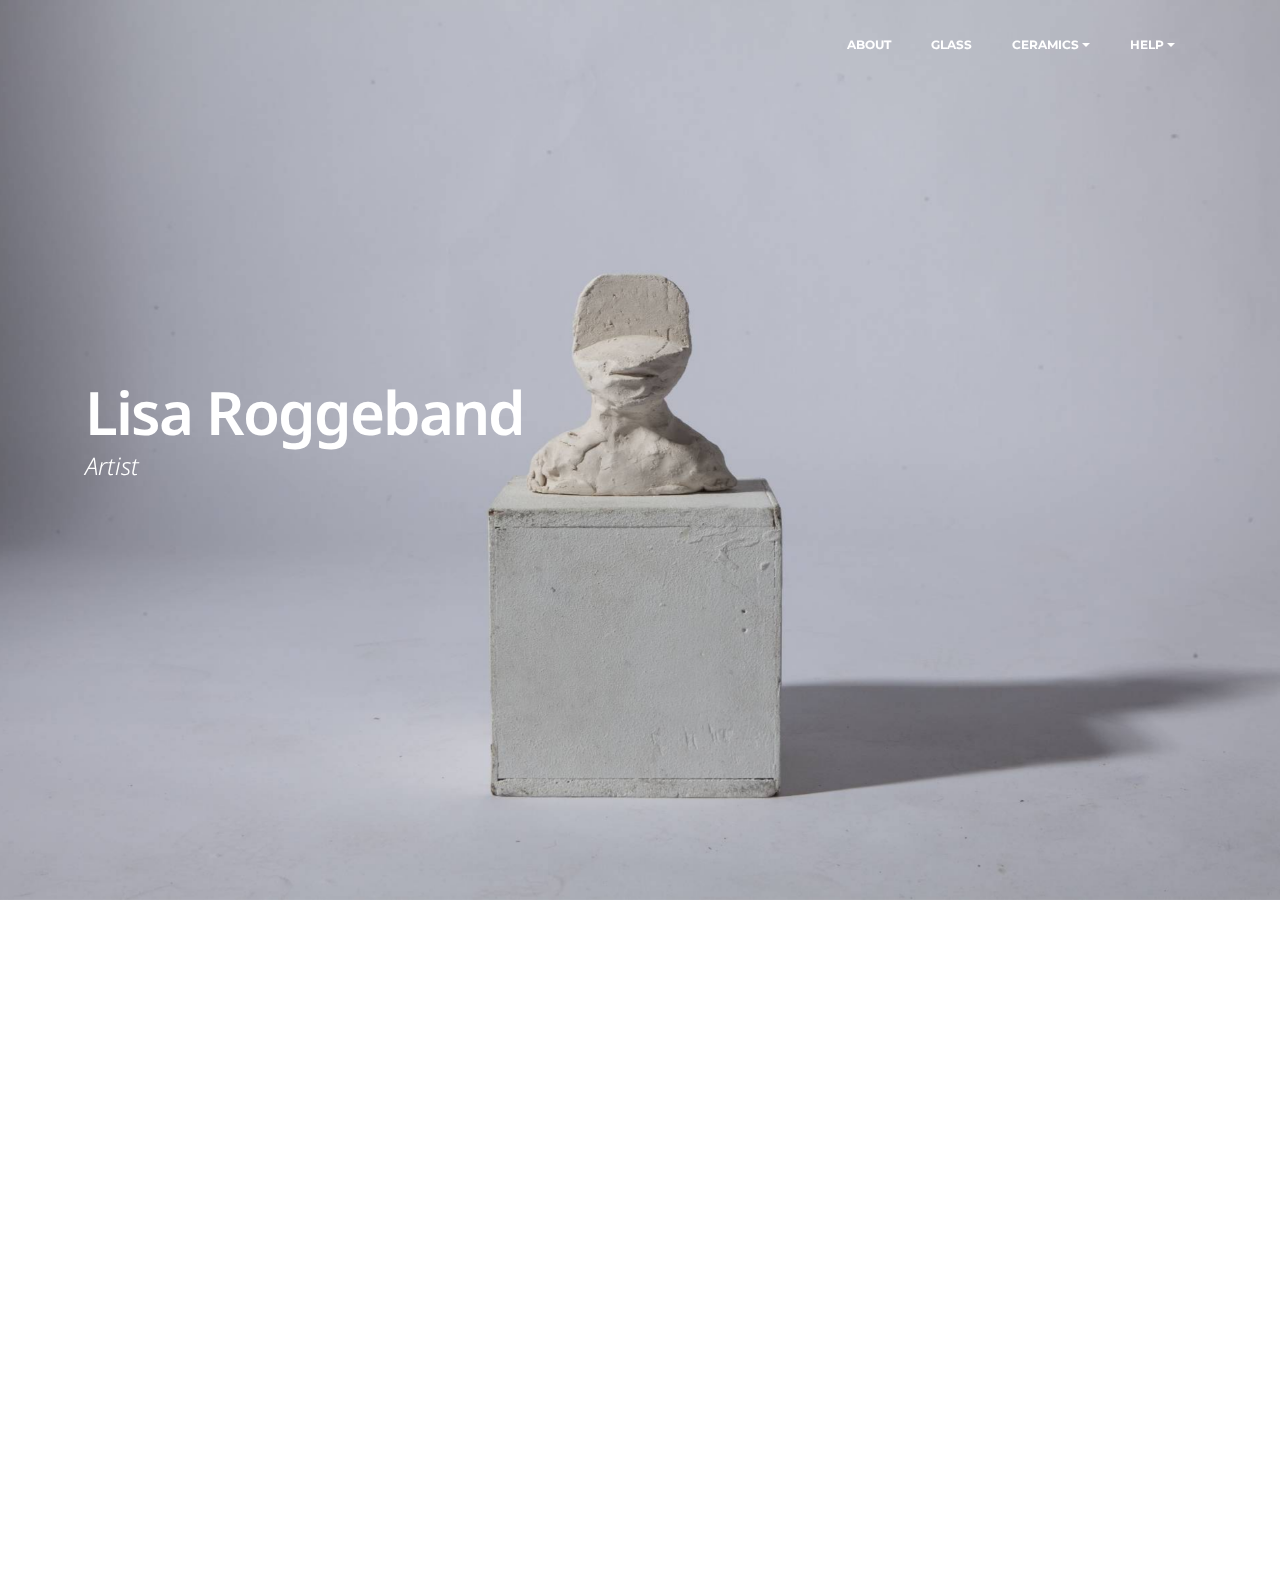
==== index.html @ 4076b4d7 "create github pages" ====
<!DOCTYPE html>
<html>
<head>
  <!-- Site made with Mobirise Website Builder v3.12.1, https://mobirise.com -->
  <meta charset="UTF-8">
  <meta http-equiv="X-UA-Compatible" content="IE=edge">
  <meta name="generator" content="Mobirise v3.12.1, mobirise.com">
  <meta name="viewport" content="width=device-width, initial-scale=1">
  <link rel="shortcut icon" href="assets/images/logo.png" type="image/x-icon">
  <meta name="description" content="">
  
  <link rel="stylesheet" href="https://fonts.googleapis.com/css?family=Lora:400,700,400italic,700italic&amp;subset=latin">
  <link rel="stylesheet" href="https://fonts.googleapis.com/css?family=Montserrat:400,700">
  <link rel="stylesheet" href="https://fonts.googleapis.com/css?family=Raleway:100,100i,200,200i,300,300i,400,400i,500,500i,600,600i,700,700i,800,800i,900,900i">
  <link rel="stylesheet" href="assets/bootstrap-material-design-font/css/material.css">
  <link rel="stylesheet" href="assets/tether/tether.min.css">
  <link rel="stylesheet" href="assets/bootstrap/css/bootstrap.min.css">
  <link rel="stylesheet" href="assets/dropdown/css/style.css">
  <link rel="stylesheet" href="assets/animate.css/animate.min.css">
  <link rel="stylesheet" href="assets/theme/css/style.css">
  <link rel="stylesheet" href="assets/mobirise/css/mbr-additional.css" type="text/css">
  
  
  
</head>
<body>
<section id="menu-1">

    <nav class="navbar navbar-dropdown bg-color transparent navbar-fixed-top">
        <div class="container">

            <div class="mbr-table">
                
                <div class="mbr-table-cell">

                    <button class="navbar-toggler pull-xs-right hidden-md-up" type="button" data-toggle="collapse" data-target="#exCollapsingNavbar">
                        <div class="hamburger-icon"></div>
                    </button>

                    <ul class="nav-dropdown collapse pull-xs-right nav navbar-nav navbar-toggleable-sm" id="exCollapsingNavbar"><li class="nav-item"><a class="nav-link link" href="https://mobirise.com/">ABOUT</a></li><li class="nav-item"><a class="nav-link link" href="page1.html" aria-expanded="false">GLASS</a></li><li class="nav-item dropdown open"><a class="nav-link link dropdown-toggle" data-toggle="dropdown-submenu" href="page1.html" aria-expanded="true">CERAMICS</a><div class="dropdown-menu"><a class="dropdown-item" href="https://mobirise.com/">Mobile friendly</a><a class="dropdown-item" href="https://mobirise.com/">Based on Bootstrap</a><div class="dropdown"><a class="dropdown-item dropdown-toggle" data-toggle="dropdown-submenu" href="https://mobirise.com/">Trendy blocks</a><div class="dropdown-menu dropdown-submenu"><a class="dropdown-item" href="https://mobirise.com/">Image/content slider</a><a class="dropdown-item" href="https://mobirise.com/">Contact forms</a><a class="dropdown-item" href="https://mobirise.com/">Image gallery</a><a class="dropdown-item" href="https://mobirise.com/">Mobile menu</a><a class="dropdown-item" href="https://mobirise.com/">Google maps</a><a class="dropdown-item" href="https://mobirise.com/">Social buttons</a><a class="dropdown-item" href="https://mobirise.com/">Google fonts</a><a class="dropdown-item" href="https://mobirise.com/">Video background</a></div></div><a class="dropdown-item" href="https://mobirise.com/">Host anywhere</a></div></li><li class="nav-item dropdown"><a class="nav-link link dropdown-toggle" data-toggle="dropdown-submenu" href="https://mobirise.com/" aria-expanded="false">HELP</a><div class="dropdown-menu"><a class="dropdown-item" href="http://forums.mobirise.com/">Forum</a><a class="dropdown-item" href="https://mobirise.com/">Tutorials</a><a class="dropdown-item" href="https://mobirise.com/">Contact us</a></div></li></ul>
                    <button hidden="" class="navbar-toggler navbar-close" type="button" data-toggle="collapse" data-target="#exCollapsingNavbar">
                        <div class="close-icon"></div>
                    </button>

                </div>
            </div>

        </div>
    </nav>

</section>

<section class="engine"><a rel="external" href="https://mobirise.com">Mobirise Website Maker</a></section><section class="mbr-section mbr-section-hero mbr-section-full mbr-parallax-background mbr-after-navbar" id="header5-0" style="background-image: url(assets/images/-mg-2000x1333.jpg);">

    

    <div class="mbr-table-cell">

        <div class="container">
            <div class="row">
                <div class="mbr-section col-md-10">

                    <h1 class="mbr-section-title display-1">Lisa Roggeband</h1>
                    <p class="mbr-section-lead lead">Artist</p>
                    
                </div>
            </div>
        </div>
    </div>

    

</section>

<section class="mbr-section" id="form1-2" style="background-color: rgb(255, 255, 255); padding-top: 120px; padding-bottom: 120px;">
    
    <div class="mbr-section mbr-section__container mbr-section__container--middle">
        <div class="container">
            <div class="row">
                <div class="col-xs-12 text-xs-center">
                    <h3 class="mbr-section-title display-2">CONTACT FORM</h3>
                    <small class="mbr-section-subtitle"></small>
                </div>
            </div>
        </div>
    </div>
    <div class="mbr-section mbr-section-nopadding">
        <div class="container">
            <div class="row">
                <div class="col-xs-12 col-lg-10 col-lg-offset-1" data-form-type="formoid">


                    <div data-form-alert="true">
                        <div hidden="" data-form-alert-success="true" class="alert alert-form alert-success text-xs-center">Thanks for filling out form!</div>
                    </div>


                    <form action="https://mobirise.com/" method="post" data-form-title="CONTACT FORM">

                        <input type="hidden" value="Q7Ok2YaG3tgb+knnED/TprmAVhBjdTgXTNSuRjLuYDxQlwJUptyJ3YwMVCpXIdDSqvfcRNDZA4pIPNgdfC6xTwxVpoyihBGy5jyp6KBioMgG3H+4mDpmXcJ1b2Y6jTYJ" data-form-email="true">

                        <div class="row row-sm-offset">

                            <div class="col-xs-12 col-md-4">
                                <div class="form-group">
                                    <label class="form-control-label" for="form1-2-name">Name<span class="form-asterisk">*</span></label>
                                    <input type="text" class="form-control" name="name" required="" data-form-field="Name" id="form1-2-name">
                                </div>
                            </div>

                            <div class="col-xs-12 col-md-4">
                                <div class="form-group">
                                    <label class="form-control-label" for="form1-2-email">Email<span class="form-asterisk">*</span></label>
                                    <input type="email" class="form-control" name="email" required="" data-form-field="Email" id="form1-2-email">
                                </div>
                            </div>

                            <div class="col-xs-12 col-md-4">
                                <div class="form-group">
                                    <label class="form-control-label" for="form1-2-phone">Phone</label>
                                    <input type="tel" class="form-control" name="phone" data-form-field="Phone" id="form1-2-phone">
                                </div>
                            </div>

                        </div>

                        <div class="form-group">
                            <label class="form-control-label" for="form1-2-message">Message</label>
                            <textarea class="form-control" name="message" rows="7" data-form-field="Message" id="form1-2-message"></textarea>
                        </div>

                        <div><button type="submit" class="btn btn-black">CONTACT US</button></div>

                    </form>
                </div>
            </div>
        </div>
    </div>
</section>


  <script src="assets/web/assets/jquery/jquery.min.js"></script>
  <script src="assets/tether/tether.min.js"></script>
  <script src="assets/bootstrap/js/bootstrap.min.js"></script>
  <script src="assets/smooth-scroll/smooth-scroll.js"></script>
  <script src="assets/dropdown/js/script.min.js"></script>
  <script src="assets/touch-swipe/jquery.touch-swipe.min.js"></script>
  <script src="assets/viewport-checker/jquery.viewportchecker.js"></script>
  <script src="assets/jarallax/jarallax.js"></script>
  <script src="assets/theme/js/script.js"></script>
  <script src="assets/formoid/formoid.min.js"></script>
  
  
  <input name="animation" type="hidden">
  </body>
</html>
---- assets/bootstrap-material-design-font/css/material.css ----
@font-face {
  font-family: 'Material-Design-Icons';
  src: url('../fonts/Material-Design-Icons.eot?3ocs8m');
  src: url('../fonts/Material-Design-Icons.eot?#iefix3ocs8m') format('embedded-opentype'), url('../fonts/Material-Design-Icons.woff?3ocs8m') format('woff'), url('../fonts/Material-Design-Icons.ttf?3ocs8m') format('truetype'), url('../fonts/Material-Design-Icons.svg?3ocs8m#Material-Design-Icons') format('svg');
  font-weight: normal;
  font-style: normal;
}
[class^="mdi-"],
[class*="mdi-"] {
  speak: none;
  display: inline-block;
  font-style: normal;
  font-variant:normal;
  font-weight:normal;
  /*font-size:24px;*/
  line-height:1;
  font-family:'Material-Design-Icons' !important;
  text-rendering: auto;
  
  -webkit-font-smoothing: antialiased;
  -moz-osx-font-smoothing: grayscale;
  -webkit-transform: translate(0, 0);
      -ms-transform: translate(0, 0);
          transform: translate(0, 0);
}
[class^="mdi-"]:before,
[class*="mdi-"]:before {
  display: inline-block;
  speak: none;
  text-decoration: inherit;
}
[class^="mdi-"].pull-left,
[class*="mdi-"].pull-left {
  margin-right: .3em;
}
[class^="mdi-"].pull-right,
[class*="mdi-"].pull-right {
  margin-left: .3em;
}
[class^="mdi-"].mdi-lg:before,
[class*="mdi-"].mdi-lg:before,
[class^="mdi-"].mdi-lg:after,
[class*="mdi-"].mdi-lg:after {
  font-size: 1.33333333em;
  line-height: 0.75em;
  vertical-align: -15%;
}
[class^="mdi-"].mdi-2x:before,
[class*="mdi-"].mdi-2x:before,
[class^="mdi-"].mdi-2x:after,
[class*="mdi-"].mdi-2x:after {
  font-size: 2em;
}
[class^="mdi-"].mdi-3x:before,
[class*="mdi-"].mdi-3x:before,
[class^="mdi-"].mdi-3x:after,
[class*="mdi-"].mdi-3x:after {
  font-size: 3em;
}
[class^="mdi-"].mdi-4x:before,
[class*="mdi-"].mdi-4x:before,
[class^="mdi-"].mdi-4x:after,
[class*="mdi-"].mdi-4x:after {
  font-size: 4em;
}
[class^="mdi-"].mdi-5x:before,
[class*="mdi-"].mdi-5x:before,
[class^="mdi-"].mdi-5x:after,
[class*="mdi-"].mdi-5x:after {
  font-size: 5em;
}
[class^="mdi-device-signal-cellular-"]:after,
[class^="mdi-device-battery-"]:after,
[class^="mdi-device-battery-charging-"]:after,
[class^="mdi-device-signal-cellular-connected-no-internet-"]:after,
[class^="mdi-device-signal-wifi-"]:after,
[class^="mdi-device-signal-wifi-statusbar-not-connected"]:after,
.mdi-device-network-wifi:after {
  opacity: .3;
  position: absolute;
  left: 0;
  top: 0;
  z-index: 1;
  display: inline-block;
  speak: none;
  text-decoration: inherit;
}
[class^="mdi-device-signal-cellular-"]:after {
  content: "\e758";
}
[class^="mdi-device-battery-"]:after {
  content: "\e735";
}
[class^="mdi-device-battery-charging-"]:after {
  content: "\e733";
}
[class^="mdi-device-signal-cellular-connected-no-internet-"]:after {
  content: "\e75d";
}
[class^="mdi-device-signal-wifi-"]:after,
.mdi-device-network-wifi:after {
  content: "\e765";
}
[class^="mdi-device-signal-wifi-statusbasr-not-connected"]:after {
  content: "\e8f7";
}
.mdi-device-signal-cellular-off:after,
.mdi-device-signal-cellular-null:after,
.mdi-device-signal-cellular-no-sim:after,
.mdi-device-signal-wifi-off:after,
.mdi-device-signal-wifi-4-bar:after,
.mdi-device-signal-cellular-4-bar:after,
.mdi-device-battery-alert:after,
.mdi-device-signal-cellular-connected-no-internet-4-bar:after,
.mdi-device-battery-std:after,
.mdi-device-battery-full .mdi-device-battery-unknown:after {
  content: "";
}
.mdi-fw {
  width: 1.28571429em;
  text-align: center;
}
.mdi-ul {
  padding-left: 0;
  margin-left: 2.14285714em;
  list-style-type: none;
}
.mdi-ul > li {
  position: relative;
}
.mdi-li {
  position: absolute;
  left: -2.14285714em;
  width: 2.14285714em;
  top: 0.14285714em;
  text-align: center;
}
.mdi-li.mdi-lg {
  left: -1.85714286em;
}
.mdi-border {
  padding: .2em .25em .15em;
  border: solid 0.08em #eeeeee;
  border-radius: .1em;
}
.mdi-spin {
  -webkit-animation: mdi-spin 2s infinite linear;
  animation: mdi-spin 2s infinite linear;
  -webkit-transform-origin: 50% 50%;
  -ms-transform-origin: 50% 50%;
      transform-origin: 50% 50%;
}
.mdi-pulse {
  -webkit-animation: mdi-spin 1s steps(8) infinite;
  animation: mdi-spin 1s steps(8) infinite;
  -webkit-transform-origin: 50% 50%;
  -ms-transform-origin: 50% 50%;
      transform-origin: 50% 50%;
}
@-webkit-keyframes mdi-spin {
  0% {
    -webkit-transform: rotate(0deg);
    transform: rotate(0deg);
  }
  100% {
    -webkit-transform: rotate(359deg);
    transform: rotate(359deg);
  }
}
@keyframes mdi-spin {
  0% {
    -webkit-transform: rotate(0deg);
    transform: rotate(0deg);
  }
  100% {
    -webkit-transform: rotate(359deg);
    transform: rotate(359deg);
  }
}
.mdi-rotate-90 {
  filter: progid:DXImageTransform.Microsoft.BasicImage(rotation=1);
  -webkit-transform: rotate(90deg);
  -ms-transform: rotate(90deg);
  transform: rotate(90deg);
}
.mdi-rotate-180 {
  filter: progid:DXImageTransform.Microsoft.BasicImage(rotation=2);
  -webkit-transform: rotate(180deg);
  -ms-transform: rotate(180deg);
  transform: rotate(180deg);
}
.mdi-rotate-270 {
  filter: progid:DXImageTransform.Microsoft.BasicImage(rotation=3);
  -webkit-transform: rotate(270deg);
  -ms-transform: rotate(270deg);
  transform: rotate(270deg);
}
.mdi-flip-horizontal {
  filter: progid:DXImageTransform.Microsoft.BasicImage(rotation=0, mirror=1);
  -webkit-transform: scale(-1, 1);
  -ms-transform: scale(-1, 1);
  transform: scale(-1, 1);
}
.mdi-flip-vertical {
  filter: progid:DXImageTransform.Microsoft.BasicImage(rotation=2, mirror=1);
  -webkit-transform: scale(1, -1);
  -ms-transform: scale(1, -1);
  transform: scale(1, -1);
}
:root .mdi-rotate-90,
:root .mdi-rotate-180,
:root .mdi-rotate-270,
:root .mdi-flip-horizontal,
:root .mdi-flip-vertical {
  -webkit-filter: none;
          filter: none;
}
.mdi-stack {
  position: relative;
  display: inline-block;
  width: 2em;
  height: 2em;
  line-height: 2em;
  vertical-align: middle;
}
.mdi-stack-1x,
.mdi-stack-2x {
  position: absolute;
  left: 0;
  width: 100%;
  text-align: center;
}
.mdi-stack-1x {
  line-height: inherit;
}
.mdi-stack-2x {
  font-size: 2em;
}
.mdi-inverse {
  color: #ffffff;
}
/* Start Icons */
.mdi-action-3d-rotation:before {
  content: "\e600";
}
.mdi-action-accessibility:before {
  content: "\e601";
}
.mdi-action-account-balance-wallet:before {
  content: "\e602";
}
.mdi-action-account-balance:before {
  content: "\e603";
}
.mdi-action-account-box:before {
  content: "\e604";
}
.mdi-action-account-child:before {
  content: "\e605";
}
.mdi-action-account-circle:before {
  content: "\e606";
}
.mdi-action-add-shopping-cart:before {
  content: "\e607";
}
.mdi-action-alarm-add:before {
  content: "\e608";
}
.mdi-action-alarm-off:before {
  content: "\e609";
}
.mdi-action-alarm-on:before {
  content: "\e60a";
}
.mdi-action-alarm:before {
  content: "\e60b";
}
.mdi-action-android:before {
  content: "\e60c";
}
.mdi-action-announcement:before {
  content: "\e60d";
}
.mdi-action-aspect-ratio:before {
  content: "\e60e";
}
.mdi-action-assessment:before {
  content: "\e60f";
}
.mdi-action-assignment-ind:before {
  content: "\e610";
}
.mdi-action-assignment-late:before {
  content: "\e611";
}
.mdi-action-assignment-return:before {
  content: "\e612";
}
.mdi-action-assignment-returned:before {
  content: "\e613";
}
.mdi-action-assignment-turned-in:before {
  content: "\e614";
}
.mdi-action-assignment:before {
  content: "\e615";
}
.mdi-action-autorenew:before {
  content: "\e616";
}
.mdi-action-backup:before {
  content: "\e617";
}
.mdi-action-book:before {
  content: "\e618";
}
.mdi-action-bookmark-outline:before {
  content: "\e619";
}
.mdi-action-bookmark:before {
  content: "\e61a";
}
.mdi-action-bug-report:before {
  content: "\e61b";
}
.mdi-action-cached:before {
  content: "\e61c";
}
.mdi-action-check-circle:before {
  content: "\e61d";
}
.mdi-action-class:before {
  content: "\e61e";
}
.mdi-action-credit-card:before {
  content: "\e61f";
}
.mdi-action-dashboard:before {
  content: "\e620";
}
.mdi-action-delete:before {
  content: "\e621";
}
.mdi-action-description:before {
  content: "\e622";
}
.mdi-action-dns:before {
  content: "\e623";
}
.mdi-action-done-all:before {
  content: "\e624";
}
.mdi-action-done:before {
  content: "\e625";
}
.mdi-action-event:before {
  content: "\e626";
}
.mdi-action-exit-to-app:before {
  content: "\e627";
}
.mdi-action-explore:before {
  content: "\e628";
}
.mdi-action-extension:before {
  content: "\e629";
}
.mdi-action-face-unlock:before {
  content: "\e62a";
}
.mdi-action-favorite-outline:before {
  content: "\e62b";
}
.mdi-action-favorite:before {
  content: "\e62c";
}
.mdi-action-find-in-page:before {
  content: "\e62d";
}
.mdi-action-find-replace:before {
  content: "\e62e";
}
.mdi-action-flip-to-back:before {
  content: "\e62f";
}
.mdi-action-flip-to-front:before {
  content: "\e630";
}
.mdi-action-get-app:before {
  content: "\e631";
}
.mdi-action-grade:before {
  content: "\e632";
}
.mdi-action-group-work:before {
  content: "\e633";
}
.mdi-action-help:before {
  content: "\e634";
}
.mdi-action-highlight-remove:before {
  content: "\e635";
}
.mdi-action-history:before {
  content: "\e636";
}
.mdi-action-home:before {
  content: "\e637";
}
.mdi-action-https:before {
  content: "\e638";
}
.mdi-action-info-outline:before {
  content: "\e639";
}
.mdi-action-info:before {
  content: "\e63a";
}
.mdi-action-input:before {
  content: "\e63b";
}
.mdi-action-invert-colors:before {
  content: "\e63c";
}
.mdi-action-label-outline:before {
  content: "\e63d";
}
.mdi-action-label:before {
  content: "\e63e";
}
.mdi-action-language:before {
  content: "\e63f";
}
.mdi-action-launch:before {
  content: "\e640";
}
.mdi-action-list:before {
  content: "\e641";
}
.mdi-action-lock-open:before {
  content: "\e642";
}
.mdi-action-lock-outline:before {
  content: "\e643";
}
.mdi-action-lock:before {
  content: "\e644";
}
.mdi-action-loyalty:before {
  content: "\e645";
}
.mdi-action-markunread-mailbox:before {
  content: "\e646";
}
.mdi-action-note-add:before {
  content: "\e647";
}
.mdi-action-open-in-browser:before {
  content: "\e648";
}
.mdi-action-open-in-new:before {
  content: "\e649";
}
.mdi-action-open-with:before {
  content: "\e64a";
}
.mdi-action-pageview:before {
  content: "\e64b";
}
.mdi-action-payment:before {
  content: "\e64c";
}
.mdi-action-perm-camera-mic:before {
  content: "\e64d";
}
.mdi-action-perm-contact-cal:before {
  content: "\e64e";
}
.mdi-action-perm-data-setting:before {
  content: "\e64f";
}
.mdi-action-perm-device-info:before {
  content: "\e650";
}
.mdi-action-perm-identity:before {
  content: "\e651";
}
.mdi-action-perm-media:before {
  content: "\e652";
}
.mdi-action-perm-phone-msg:before {
  content: "\e653";
}
.mdi-action-perm-scan-wifi:before {
  content: "\e654";
}
.mdi-action-picture-in-picture:before {
  content: "\e655";
}
.mdi-action-polymer:before {
  content: "\e656";
}
.mdi-action-print:before {
  content: "\e657";
}
.mdi-action-query-builder:before {
  content: "\e658";
}
.mdi-action-question-answer:before {
  content: "\e659";
}
.mdi-action-receipt:before {
  content: "\e65a";
}
.mdi-action-redeem:before {
  content: "\e65b";
}
.mdi-action-reorder:before {
  content: "\e65c";
}
.mdi-action-report-problem:before {
  content: "\e65d";
}
.mdi-action-restore:before {
  content: "\e65e";
}
.mdi-action-room:before {
  content: "\e65f";
}
.mdi-action-schedule:before {
  content: "\e660";
}
.mdi-action-search:before {
  content: "\e661";
}
.mdi-action-settings-applications:before {
  content: "\e662";
}
.mdi-action-settings-backup-restore:before {
  content: "\e663";
}
.mdi-action-settings-bluetooth:before {
  content: "\e664";
}
.mdi-action-settings-cell:before {
  content: "\e665";
}
.mdi-action-settings-display:before {
  content: "\e666";
}
.mdi-action-settings-ethernet:before {
  content: "\e667";
}
.mdi-action-settings-input-antenna:before {
  content: "\e668";
}
.mdi-action-settings-input-component:before {
  content: "\e669";
}
.mdi-action-settings-input-composite:before {
  content: "\e66a";
}
.mdi-action-settings-input-hdmi:before {
  content: "\e66b";
}
.mdi-action-settings-input-svideo:before {
  content: "\e66c";
}
.mdi-action-settings-overscan:before {
  content: "\e66d";
}
.mdi-action-settings-phone:before {
  content: "\e66e";
}
.mdi-action-settings-power:before {
  content: "\e66f";
}
.mdi-action-settings-remote:before {
  content: "\e670";
}
.mdi-action-settings-voice:before {
  content: "\e671";
}
.mdi-action-settings:before {
  content: "\e672";
}
.mdi-action-shop-two:before {
  content: "\e673";
}
.mdi-action-shop:before {
  content: "\e674";
}
.mdi-action-shopping-basket:before {
  content: "\e675";
}
.mdi-action-shopping-cart:before {
  content: "\e676";
}
.mdi-action-speaker-notes:before {
  content: "\e677";
}
.mdi-action-spellcheck:before {
  content: "\e678";
}
.mdi-action-star-rate:before {
  content: "\e679";
}
.mdi-action-stars:before {
  content: "\e67a";
}
.mdi-action-store:before {
  content: "\e67b";
}
.mdi-action-subject:before {
  content: "\e67c";
}
.mdi-action-supervisor-account:before {
  content: "\e67d";
}
.mdi-action-swap-horiz:before {
  content: "\e67e";
}
.mdi-action-swap-vert-circle:before {
  content: "\e67f";
}
.mdi-action-swap-vert:before {
  content: "\e680";
}
.mdi-action-system-update-tv:before {
  content: "\e681";
}
.mdi-action-tab-unselected:before {
  content: "\e682";
}
.mdi-action-tab:before {
  content: "\e683";
}
.mdi-action-theaters:before {
  content: "\e684";
}
.mdi-action-thumb-down:before {
  content: "\e685";
}
.mdi-action-thumb-up:before {
  content: "\e686";
}
.mdi-action-thumbs-up-down:before {
  content: "\e687";
}
.mdi-action-toc:before {
  content: "\e688";
}
.mdi-action-today:before {
  content: "\e689";
}
.mdi-action-track-changes:before {
  content: "\e68a";
}
.mdi-action-translate:before {
  content: "\e68b";
}
.mdi-action-trending-down:before {
  content: "\e68c";
}
.mdi-action-trending-neutral:before {
  content: "\e68d";
}
.mdi-action-trending-up:before {
  content: "\e68e";
}
.mdi-action-turned-in-not:before {
  content: "\e68f";
}
.mdi-action-turned-in:before {
  content: "\e690";
}
.mdi-action-verified-user:before {
  content: "\e691";
}
.mdi-action-view-agenda:before {
  content: "\e692";
}
.mdi-action-view-array:before {
  content: "\e693";
}
.mdi-action-view-carousel:before {
  content: "\e694";
}
.mdi-action-view-column:before {
  content: "\e695";
}
.mdi-action-view-day:before {
  content: "\e696";
}
.mdi-action-view-headline:before {
  content: "\e697";
}
.mdi-action-view-list:before {
  content: "\e698";
}
.mdi-action-view-module:before {
  content: "\e699";
}
.mdi-action-view-quilt:before {
  content: "\e69a";
}
.mdi-action-view-stream:before {
  content: "\e69b";
}
.mdi-action-view-week:before {
  content: "\e69c";
}
.mdi-action-visibility-off:before {
  content: "\e69d";
}
.mdi-action-visibility:before {
  content: "\e69e";
}
.mdi-action-wallet-giftcard:before {
  content: "\e69f";
}
.mdi-action-wallet-membership:before {
  content: "\e6a0";
}
.mdi-action-wallet-travel:before {
  content: "\e6a1";
}
.mdi-action-work:before {
  content: "\e6a2";
}
.mdi-alert-error:before {
  content: "\e6a3";
}
.mdi-alert-warning:before {
  content: "\e6a4";
}
.mdi-av-album:before {
  content: "\e6a5";
}
.mdi-av-closed-caption:before {
  content: "\e6a6";
}
.mdi-av-equalizer:before {
  content: "\e6a7";
}
.mdi-av-explicit:before {
  content: "\e6a8";
}
.mdi-av-fast-forward:before {
  content: "\e6a9";
}
.mdi-av-fast-rewind:before {
  content: "\e6aa";
}
.mdi-av-games:before {
  content: "\e6ab";
}
.mdi-av-hearing:before {
  content: "\e6ac";
}
.mdi-av-high-quality:before {
  content: "\e6ad";
}
.mdi-av-loop:before {
  content: "\e6ae";
}
.mdi-av-mic-none:before {
  content: "\e6af";
}
.mdi-av-mic-off:before {
  content: "\e6b0";
}
.mdi-av-mic:before {
  content: "\e6b1";
}
.mdi-av-movie:before {
  content: "\e6b2";
}
.mdi-av-my-library-add:before {
  content: "\e6b3";
}
.mdi-av-my-library-books:before {
  content: "\e6b4";
}
.mdi-av-my-library-music:before {
  content: "\e6b5";
}
.mdi-av-new-releases:before {
  content: "\e6b6";
}
.mdi-av-not-interested:before {
  content: "\e6b7";
}
.mdi-av-pause-circle-fill:before {
  content: "\e6b8";
}
.mdi-av-pause-circle-outline:before {
  content: "\e6b9";
}
.mdi-av-pause:before {
  content: "\e6ba";
}
.mdi-av-play-arrow:before {
  content: "\e6bb";
}
.mdi-av-play-circle-fill:before {
  content: "\e6bc";
}
.mdi-av-play-circle-outline:before {
  content: "\e6bd";
}
.mdi-av-play-shopping-bag:before {
  content: "\e6be";
}
.mdi-av-playlist-add:before {
  content: "\e6bf";
}
.mdi-av-queue-music:before {
  content: "\e6c0";
}
.mdi-av-queue:before {
  content: "\e6c1";
}
.mdi-av-radio:before {
  content: "\e6c2";
}
.mdi-av-recent-actors:before {
  content: "\e6c3";
}
.mdi-av-repeat-one:before {
  content: "\e6c4";
}
.mdi-av-repeat:before {
  content: "\e6c5";
}
.mdi-av-replay:before {
  content: "\e6c6";
}
.mdi-av-shuffle:before {
  content: "\e6c7";
}
.mdi-av-skip-next:before {
  content: "\e6c8";
}
.mdi-av-skip-previous:before {
  content: "\e6c9";
}
.mdi-av-snooze:before {
  content: "\e6ca";
}
.mdi-av-stop:before {
  content: "\e6cb";
}
.mdi-av-subtitles:before {
  content: "\e6cc";
}
.mdi-av-surround-sound:before {
  content: "\e6cd";
}
.mdi-av-timer:before {
  content: "\e6ce";
}
.mdi-av-video-collection:before {
  content: "\e6cf";
}
.mdi-av-videocam-off:before {
  content: "\e6d0";
}
.mdi-av-videocam:before {
  content: "\e6d1";
}
.mdi-av-volume-down:before {
  content: "\e6d2";
}
.mdi-av-volume-mute:before {
  content: "\e6d3";
}
.mdi-av-volume-off:before {
  content: "\e6d4";
}
.mdi-av-volume-up:before {
  content: "\e6d5";
}
.mdi-av-web:before {
  content: "\e6d6";
}
.mdi-communication-business:before {
  content: "\e6d7";
}
.mdi-communication-call-end:before {
  content: "\e6d8";
}
.mdi-communication-call-made:before {
  content: "\e6d9";
}
.mdi-communication-call-merge:before {
  content: "\e6da";
}
.mdi-communication-call-missed:before {
  content: "\e6db";
}
.mdi-communication-call-received:before {
  content: "\e6dc";
}
.mdi-communication-call-split:before {
  content: "\e6dd";
}
.mdi-communication-call:before {
  content: "\e6de";
}
.mdi-communication-chat:before {
  content: "\e6df";
}
.mdi-communication-clear-all:before {
  content: "\e6e0";
}
.mdi-communication-comment:before {
  content: "\e6e1";
}
.mdi-communication-contacts:before {
  content: "\e6e2";
}
.mdi-communication-dialer-sip:before {
  content: "\e6e3";
}
.mdi-communication-dialpad:before {
  content: "\e6e4";
}
.mdi-communication-dnd-on:before {
  content: "\e6e5";
}
.mdi-communication-email:before {
  content: "\e6e6";
}
.mdi-communication-forum:before {
  content: "\e6e7";
}
.mdi-communication-import-export:before {
  content: "\e6e8";
}
.mdi-communication-invert-colors-off:before {
  content: "\e6e9";
}
.mdi-communication-invert-colors-on:before {
  content: "\e6ea";
}
.mdi-communication-live-help:before {
  content: "\e6eb";
}
.mdi-communication-location-off:before {
  content: "\e6ec";
}
.mdi-communication-location-on:before {
  content: "\e6ed";
}
.mdi-communication-message:before {
  content: "\e6ee";
}
.mdi-communication-messenger:before {
  content: "\e6ef";
}
.mdi-communication-no-sim:before {
  content: "\e6f0";
}
.mdi-communication-phone:before {
  content: "\e6f1";
}
.mdi-communication-portable-wifi-off:before {
  content: "\e6f2";
}
.mdi-communication-quick-contacts-dialer:before {
  content: "\e6f3";
}
.mdi-communication-quick-contacts-mail:before {
  content: "\e6f4";
}
.mdi-communication-ring-volume:before {
  content: "\e6f5";
}
.mdi-communication-stay-current-landscape:before {
  content: "\e6f6";
}
.mdi-communication-stay-current-portrait:before {
  content: "\e6f7";
}
.mdi-communication-stay-primary-landscape:before {
  content: "\e6f8";
}
.mdi-communication-stay-primary-portrait:before {
  content: "\e6f9";
}
.mdi-communication-swap-calls:before {
  content: "\e6fa";
}
.mdi-communication-textsms:before {
  content: "\e6fb";
}
.mdi-communication-voicemail:before {
  content: "\e6fc";
}
.mdi-communication-vpn-key:before {
  content: "\e6fd";
}
.mdi-content-add-box:before {
  content: "\e6fe";
}
.mdi-content-add-circle-outline:before {
  content: "\e6ff";
}
.mdi-content-add-circle:before {
  content: "\e700";
}
.mdi-content-add:before {
  content: "\e701";
}
.mdi-content-archive:before {
  content: "\e702";
}
.mdi-content-backspace:before {
  content: "\e703";
}
.mdi-content-block:before {
  content: "\e704";
}
.mdi-content-clear:before {
  content: "\e705";
}
.mdi-content-content-copy:before {
  content: "\e706";
}
.mdi-content-content-cut:before {
  content: "\e707";
}
.mdi-content-content-paste:before {
  content: "\e708";
}
.mdi-content-create:before {
  content: "\e709";
}
.mdi-content-drafts:before {
  content: "\e70a";
}
.mdi-content-filter-list:before {
  content: "\e70b";
}
.mdi-content-flag:before {
  content: "\e70c";
}
.mdi-content-forward:before {
  content: "\e70d";
}
.mdi-content-gesture:before {
  content: "\e70e";
}
.mdi-content-inbox:before {
  content: "\e70f";
}
.mdi-content-link:before {
  content: "\e710";
}
.mdi-content-mail:before {
  content: "\e711";
}
.mdi-content-markunread:before {
  content: "\e712";
}
.mdi-content-redo:before {
  content: "\e713";
}
.mdi-content-remove-circle-outline:before {
  content: "\e714";
}
.mdi-content-remove-circle:before {
  content: "\e715";
}
.mdi-content-remove:before {
  content: "\e716";
}
.mdi-content-reply-all:before {
  content: "\e717";
}
.mdi-content-reply:before {
  content: "\e718";
}
.mdi-content-report:before {
  content: "\e719";
}
.mdi-content-save:before {
  content: "\e71a";
}
.mdi-content-select-all:before {
  content: "\e71b";
}
.mdi-content-send:before {
  content: "\e71c";
}
.mdi-content-sort:before {
  content: "\e71d";
}
.mdi-content-text-format:before {
  content: "\e71e";
}
.mdi-content-undo:before {
  content: "\e71f";
}
.mdi-editor-attach-file:before {
  content: "\e776";
}
.mdi-editor-attach-money:before {
  content: "\e777";
}
.mdi-editor-border-all:before {
  content: "\e778";
}
.mdi-editor-border-bottom:before {
  content: "\e779";
}
.mdi-editor-border-clear:before {
  content: "\e77a";
}
.mdi-editor-border-color:before {
  content: "\e77b";
}
.mdi-editor-border-horizontal:before {
  content: "\e77c";
}
.mdi-editor-border-inner:before {
  content: "\e77d";
}
.mdi-editor-border-left:before {
  content: "\e77e";
}
.mdi-editor-border-outer:before {
  content: "\e77f";
}
.mdi-editor-border-right:before {
  content: "\e780";
}
.mdi-editor-border-style:before {
  content: "\e781";
}
.mdi-editor-border-top:before {
  content: "\e782";
}
.mdi-editor-border-vertical:before {
  content: "\e783";
}
.mdi-editor-format-align-center:before {
  content: "\e784";
}
.mdi-editor-format-align-justify:before {
  content: "\e785";
}
.mdi-editor-format-align-left:before {
  content: "\e786";
}
.mdi-editor-format-align-right:before {
  content: "\e787";
}
.mdi-editor-format-bold:before {
  content: "\e788";
}
.mdi-editor-format-clear:before {
  content: "\e789";
}
.mdi-editor-format-color-fill:before {
  content: "\e78a";
}
.mdi-editor-format-color-reset:before {
  content: "\e78b";
}
.mdi-editor-format-color-text:before {
  content: "\e78c";
}
.mdi-editor-format-indent-decrease:before {
  content: "\e78d";
}
.mdi-editor-format-indent-increase:before {
  content: "\e78e";
}
.mdi-editor-format-italic:before {
  content: "\e78f";
}
.mdi-editor-format-line-spacing:before {
  content: "\e790";
}
.mdi-editor-format-list-bulleted:before {
  content: "\e791";
}
.mdi-editor-format-list-numbered:before {
  content: "\e792";
}
.mdi-editor-format-paint:before {
  content: "\e793";
}
.mdi-editor-format-quote:before {
  content: "\e794";
}
.mdi-editor-format-size:before {
  content: "\e795";
}
.mdi-editor-format-strikethrough:before {
  content: "\e796";
}
.mdi-editor-format-textdirection-l-to-r:before {
  content: "\e797";
}
.mdi-editor-format-textdirection-r-to-l:before {
  content: "\e798";
}
.mdi-editor-format-underline:before {
  content: "\e799";
}
.mdi-editor-functions:before {
  content: "\e79a";
}
.mdi-editor-insert-chart:before {
  content: "\e79b";
}
.mdi-editor-insert-comment:before {
  content: "\e79c";
}
.mdi-editor-insert-drive-file:before {
  content: "\e79d";
}
.mdi-editor-insert-emoticon:before {
  content: "\e79e";
}
.mdi-editor-insert-invitation:before {
  content: "\e79f";
}
.mdi-editor-insert-link:before {
  content: "\e7a0";
}
.mdi-editor-insert-photo:before {
  content: "\e7a1";
}
.mdi-editor-merge-type:before {
  content: "\e7a2";
}
.mdi-editor-mode-comment:before {
  content: "\e7a3";
}
.mdi-editor-mode-edit:before {
  content: "\e7a4";
}
.mdi-editor-publish:before {
  content: "\e7a5";
}
.mdi-editor-vertical-align-bottom:before {
  content: "\e7a6";
}
.mdi-editor-vertical-align-center:before {
  content: "\e7a7";
}
.mdi-editor-vertical-align-top:before {
  content: "\e7a8";
}
.mdi-editor-wrap-text:before {
  content: "\e7a9";
}
.mdi-file-attachment:before {
  content: "\e7aa";
}
.mdi-file-cloud-circle:before {
  content: "\e7ab";
}
.mdi-file-cloud-done:before {
  content: "\e7ac";
}
.mdi-file-cloud-download:before {
  content: "\e7ad";
}
.mdi-file-cloud-off:before {
  content: "\e7ae";
}
.mdi-file-cloud-queue:before {
  content: "\e7af";
}
.mdi-file-cloud-upload:before {
  content: "\e7b0";
}
.mdi-file-cloud:before {
  content: "\e7b1";
}
.mdi-file-file-download:before {
  content: "\e7b2";
}
.mdi-file-file-upload:before {
  content: "\e7b3";
}
.mdi-file-folder-open:before {
  content: "\e7b4";
}
.mdi-file-folder-shared:before {
  content: "\e7b5";
}
.mdi-file-folder:before {
  content: "\e7b6";
}
.mdi-device-access-alarm:before {
  content: "\e720";
}
.mdi-device-access-alarms:before {
  content: "\e721";
}
.mdi-device-access-time:before {
  content: "\e722";
}
.mdi-device-add-alarm:before {
  content: "\e723";
}
.mdi-device-airplanemode-off:before {
  content: "\e724";
}
.mdi-device-airplanemode-on:before {
  content: "\e725";
}
.mdi-device-battery-20:before {
  content: "\e726";
}
.mdi-device-battery-30:before {
  content: "\e727";
}
.mdi-device-battery-50:before {
  content: "\e728";
}
.mdi-device-battery-60:before {
  content: "\e729";
}
.mdi-device-battery-80:before {
  content: "\e72a";
}
.mdi-device-battery-90:before {
  content: "\e72b";
}
.mdi-device-battery-alert:before {
  content: "\e72c";
}
.mdi-device-battery-charging-20:before {
  content: "\e72d";
}
.mdi-device-battery-charging-30:before {
  content: "\e72e";
}
.mdi-device-battery-charging-50:before {
  content: "\e72f";
}
.mdi-device-battery-charging-60:before {
  content: "\e730";
}
.mdi-device-battery-charging-80:before {
  content: "\e731";
}
.mdi-device-battery-charging-90:before {
  content: "\e732";
}
.mdi-device-battery-charging-full:before {
  content: "\e733";
}
.mdi-device-battery-full:before {
  content: "\e734";
}
.mdi-device-battery-std:before {
  content: "\e735";
}
.mdi-device-battery-unknown:before {
  content: "\e736";
}
.mdi-device-bluetooth-connected:before {
  content: "\e737";
}
.mdi-device-bluetooth-disabled:before {
  content: "\e738";
}
.mdi-device-bluetooth-searching:before {
  content: "\e739";
}
.mdi-device-bluetooth:before {
  content: "\e73a";
}
.mdi-device-brightness-auto:before {
  content: "\e73b";
}
.mdi-device-brightness-high:before {
  content: "\e73c";
}
.mdi-device-brightness-low:before {
  content: "\e73d";
}
.mdi-device-brightness-medium:before {
  content: "\e73e";
}
.mdi-device-data-usage:before {
  content: "\e73f";
}
.mdi-device-developer-mode:before {
  content: "\e740";
}
.mdi-device-devices:before {
  content: "\e741";
}
.mdi-device-dvr:before {
  content: "\e742";
}
.mdi-device-gps-fixed:before {
  content: "\e743";
}
.mdi-device-gps-not-fixed:before {
  content: "\e744";
}
.mdi-device-gps-off:before {
  content: "\e745";
}
.mdi-device-location-disabled:before {
  content: "\e746";
}
.mdi-device-location-searching:before {
  content: "\e747";
}
.mdi-device-multitrack-audio:before {
  content: "\e748";
}
.mdi-device-network-cell:before {
  content: "\e749";
}
.mdi-device-network-wifi:before {
  content: "\e74a";
}
.mdi-device-nfc:before {
  content: "\e74b";
}
.mdi-device-now-wallpaper:before {
  content: "\e74c";
}
.mdi-device-now-widgets:before {
  content: "\e74d";
}
.mdi-device-screen-lock-landscape:before {
  content: "\e74e";
}
.mdi-device-screen-lock-portrait:before {
  content: "\e74f";
}
.mdi-device-screen-lock-rotation:before {
  content: "\e750";
}
.mdi-device-screen-rotation:before {
  content: "\e751";
}
.mdi-device-sd-storage:before {
  content: "\e752";
}
.mdi-device-settings-system-daydream:before {
  content: "\e753";
}
.mdi-device-signal-cellular-0-bar:before {
  content: "\e754";
}
.mdi-device-signal-cellular-1-bar:before {
  content: "\e755";
}
.mdi-device-signal-cellular-2-bar:before {
  content: "\e756";
}
.mdi-device-signal-cellular-3-bar:before {
  content: "\e757";
}
.mdi-device-signal-cellular-4-bar:before {
  content: "\e758";
}
.mdi-signal-wifi-statusbar-connected-no-internet-after:before {
  content: "\e8f6";
}
.mdi-device-signal-cellular-connected-no-internet-0-bar:before {
  content: "\e759";
}
.mdi-device-signal-cellular-connected-no-internet-1-bar:before {
  content: "\e75a";
}
.mdi-device-signal-cellular-connected-no-internet-2-bar:before {
  content: "\e75b";
}
.mdi-device-signal-cellular-connected-no-internet-3-bar:before {
  content: "\e75c";
}
.mdi-device-signal-cellular-connected-no-internet-4-bar:before {
  content: "\e75d";
}
.mdi-device-signal-cellular-no-sim:before {
  content: "\e75e";
}
.mdi-device-signal-cellular-null:before {
  content: "\e75f";
}
.mdi-device-signal-cellular-off:before {
  content: "\e760";
}
.mdi-device-signal-wifi-0-bar:before {
  content: "\e761";
}
.mdi-device-signal-wifi-1-bar:before {
  content: "\e762";
}
.mdi-device-signal-wifi-2-bar:before {
  content: "\e763";
}
.mdi-device-signal-wifi-3-bar:before {
  content: "\e764";
}
.mdi-device-signal-wifi-4-bar:before {
  content: "\e765";
}
.mdi-device-signal-wifi-off:before {
  content: "\e766";
}
.mdi-device-signal-wifi-statusbar-1-bar:before {
  content: "\e767";
}
.mdi-device-signal-wifi-statusbar-2-bar:before {
  content: "\e768";
}
.mdi-device-signal-wifi-statusbar-3-bar:before {
  content: "\e769";
}
.mdi-device-signal-wifi-statusbar-4-bar:before {
  content: "\e76a";
}
.mdi-device-signal-wifi-statusbar-connected-no-internet-:before {
  content: "\e76b";
}
.mdi-device-signal-wifi-statusbar-connected-no-internet:before {
  content: "\e76f";
}
.mdi-device-signal-wifi-statusbar-connected-no-internet-2:before {
  content: "\e76c";
}
.mdi-device-signal-wifi-statusbar-connected-no-internet-3:before {
  content: "\e76d";
}
.mdi-device-signal-wifi-statusbar-connected-no-internet-4:before {
  content: "\e76e";
}
.mdi-signal-wifi-statusbar-not-connected-after:before {
  content: "\e8f7";
}
.mdi-device-signal-wifi-statusbar-not-connected:before {
  content: "\e770";
}
.mdi-device-signal-wifi-statusbar-null:before {
  content: "\e771";
}
.mdi-device-storage:before {
  content: "\e772";
}
.mdi-device-usb:before {
  content: "\e773";
}
.mdi-device-wifi-lock:before {
  content: "\e774";
}
.mdi-device-wifi-tethering:before {
  content: "\e775";
}
.mdi-hardware-cast-connected:before {
  content: "\e7b7";
}
.mdi-hardware-cast:before {
  content: "\e7b8";
}
.mdi-hardware-computer:before {
  content: "\e7b9";
}
.mdi-hardware-desktop-mac:before {
  content: "\e7ba";
}
.mdi-hardware-desktop-windows:before {
  content: "\e7bb";
}
.mdi-hardware-dock:before {
  content: "\e7bc";
}
.mdi-hardware-gamepad:before {
  content: "\e7bd";
}
.mdi-hardware-headset-mic:before {
  content: "\e7be";
}
.mdi-hardware-headset:before {
  content: "\e7bf";
}
.mdi-hardware-keyboard-alt:before {
  content: "\e7c0";
}
.mdi-hardware-keyboard-arrow-down:before {
  content: "\e7c1";
}
.mdi-hardware-keyboard-arrow-left:before {
  content: "\e7c2";
}
.mdi-hardware-keyboard-arrow-right:before {
  content: "\e7c3";
}
.mdi-hardware-keyboard-arrow-up:before {
  content: "\e7c4";
}
.mdi-hardware-keyboard-backspace:before {
  content: "\e7c5";
}
.mdi-hardware-keyboard-capslock:before {
  content: "\e7c6";
}
.mdi-hardware-keyboard-control:before {
  content: "\e7c7";
}
.mdi-hardware-keyboard-hide:before {
  content: "\e7c8";
}
.mdi-hardware-keyboard-return:before {
  content: "\e7c9";
}
.mdi-hardware-keyboard-tab:before {
  content: "\e7ca";
}
.mdi-hardware-keyboard-voice:before {
  content: "\e7cb";
}
.mdi-hardware-keyboard:before {
  content: "\e7cc";
}
.mdi-hardware-laptop-chromebook:before {
  content: "\e7cd";
}
.mdi-hardware-laptop-mac:before {
  content: "\e7ce";
}
.mdi-hardware-laptop-windows:before {
  content: "\e7cf";
}
.mdi-hardware-laptop:before {
  content: "\e7d0";
}
.mdi-hardware-memory:before {
  content: "\e7d1";
}
.mdi-hardware-mouse:before {
  content: "\e7d2";
}
.mdi-hardware-phone-android:before {
  content: "\e7d3";
}
.mdi-hardware-phone-iphone:before {
  content: "\e7d4";
}
.mdi-hardware-phonelink-off:before {
  content: "\e7d5";
}
.mdi-hardware-phonelink:before {
  content: "\e7d6";
}
.mdi-hardware-security:before {
  content: "\e7d7";
}
.mdi-hardware-sim-card:before {
  content: "\e7d8";
}
.mdi-hardware-smartphone:before {
  content: "\e7d9";
}
.mdi-hardware-speaker:before {
  content: "\e7da";
}
.mdi-hardware-tablet-android:before {
  content: "\e7db";
}
.mdi-hardware-tablet-mac:before {
  content: "\e7dc";
}
.mdi-hardware-tablet:before {
  content: "\e7dd";
}
.mdi-hardware-tv:before {
  content: "\e7de";
}
.mdi-hardware-watch:before {
  content: "\e7df";
}
.mdi-image-add-to-photos:before {
  content: "\e7e0";
}
.mdi-image-adjust:before {
  content: "\e7e1";
}
.mdi-image-assistant-photo:before {
  content: "\e7e2";
}
.mdi-image-audiotrack:before {
  content: "\e7e3";
}
.mdi-image-blur-circular:before {
  content: "\e7e4";
}
.mdi-image-blur-linear:before {
  content: "\e7e5";
}
.mdi-image-blur-off:before {
  content: "\e7e6";
}
.mdi-image-blur-on:before {
  content: "\e7e7";
}
.mdi-image-brightness-1:before {
  content: "\e7e8";
}
.mdi-image-brightness-2:before {
  content: "\e7e9";
}
.mdi-image-brightness-3:before {
  content: "\e7ea";
}
.mdi-image-brightness-4:before {
  content: "\e7eb";
}
.mdi-image-brightness-5:before {
  content: "\e7ec";
}
.mdi-image-brightness-6:before {
  content: "\e7ed";
}
.mdi-image-brightness-7:before {
  content: "\e7ee";
}
.mdi-image-brush:before {
  content: "\e7ef";
}
.mdi-image-camera-alt:before {
  content: "\e7f0";
}
.mdi-image-camera-front:before {
  content: "\e7f1";
}
.mdi-image-camera-rear:before {
  content: "\e7f2";
}
.mdi-image-camera-roll:before {
  content: "\e7f3";
}
.mdi-image-camera:before {
  content: "\e7f4";
}
.mdi-image-center-focus-strong:before {
  content: "\e7f5";
}
.mdi-image-center-focus-weak:before {
  content: "\e7f6";
}
.mdi-image-collections:before {
  content: "\e7f7";
}
.mdi-image-color-lens:before {
  content: "\e7f8";
}
.mdi-image-colorize:before {
  content: "\e7f9";
}
.mdi-image-compare:before {
  content: "\e7fa";
}
.mdi-image-control-point-duplicate:before {
  content: "\e7fb";
}
.mdi-image-control-point:before {
  content: "\e7fc";
}
.mdi-image-crop-3-2:before {
  content: "\e7fd";
}
.mdi-image-crop-5-4:before {
  content: "\e7fe";
}
.mdi-image-crop-7-5:before {
  content: "\e7ff";
}
.mdi-image-crop-16-9:before {
  content: "\e800";
}
.mdi-image-crop-din:before {
  content: "\e801";
}
.mdi-image-crop-free:before {
  content: "\e802";
}
.mdi-image-crop-landscape:before {
  content: "\e803";
}
.mdi-image-crop-original:before {
  content: "\e804";
}
.mdi-image-crop-portrait:before {
  content: "\e805";
}
.mdi-image-crop-square:before {
  content: "\e806";
}
.mdi-image-crop:before {
  content: "\e807";
}
.mdi-image-dehaze:before {
  content: "\e808";
}
.mdi-image-details:before {
  content: "\e809";
}
.mdi-image-edit:before {
  content: "\e80a";
}
.mdi-image-exposure-minus-1:before {
  content: "\e80b";
}
.mdi-image-exposure-minus-2:before {
  content: "\e80c";
}
.mdi-image-exposure-plus-1:before {
  content: "\e80d";
}
.mdi-image-exposure-plus-2:before {
  content: "\e80e";
}
.mdi-image-exposure-zero:before {
  content: "\e80f";
}
.mdi-image-exposure:before {
  content: "\e810";
}
.mdi-image-filter-1:before {
  content: "\e811";
}
.mdi-image-filter-2:before {
  content: "\e812";
}
.mdi-image-filter-3:before {
  content: "\e813";
}
.mdi-image-filter-4:before {
  content: "\e814";
}
.mdi-image-filter-5:before {
  content: "\e815";
}
.mdi-image-filter-6:before {
  content: "\e816";
}
.mdi-image-filter-7:before {
  content: "\e817";
}
.mdi-image-filter-8:before {
  content: "\e818";
}
.mdi-image-filter-9-plus:before {
  content: "\e819";
}
.mdi-image-filter-9:before {
  content: "\e81a";
}
.mdi-image-filter-b-and-w:before {
  content: "\e81b";
}
.mdi-image-filter-center-focus:before {
  content: "\e81c";
}
.mdi-image-filter-drama:before {
  content: "\e81d";
}
.mdi-image-filter-frames:before {
  content: "\e81e";
}
.mdi-image-filter-hdr:before {
  content: "\e81f";
}
.mdi-image-filter-none:before {
  content: "\e820";
}
.mdi-image-filter-tilt-shift:before {
  content: "\e821";
}
.mdi-image-filter-vintage:before {
  content: "\e822";
}
.mdi-image-filter:before {
  content: "\e823";
}
.mdi-image-flare:before {
  content: "\e824";
}
.mdi-image-flash-auto:before {
  content: "\e825";
}
.mdi-image-flash-off:before {
  content: "\e826";
}
.mdi-image-flash-on:before {
  content: "\e827";
}
.mdi-image-flip:before {
  content: "\e828";
}
.mdi-image-gradient:before {
  content: "\e829";
}
.mdi-image-grain:before {
  content: "\e82a";
}
.mdi-image-grid-off:before {
  content: "\e82b";
}
.mdi-image-grid-on:before {
  content: "\e82c";
}
.mdi-image-hdr-off:before {
  content: "\e82d";
}
.mdi-image-hdr-on:before {
  content: "\e82e";
}
.mdi-image-hdr-strong:before {
  content: "\e82f";
}
.mdi-image-hdr-weak:before {
  content: "\e830";
}
.mdi-image-healing:before {
  content: "\e831";
}
.mdi-image-image-aspect-ratio:before {
  content: "\e832";
}
.mdi-image-image:before {
  content: "\e833";
}
.mdi-image-iso:before {
  content: "\e834";
}
.mdi-image-landscape:before {
  content: "\e835";
}
.mdi-image-leak-add:before {
  content: "\e836";
}
.mdi-image-leak-remove:before {
  content: "\e837";
}
.mdi-image-lens:before {
  content: "\e838";
}
.mdi-image-looks-3:before {
  content: "\e839";
}
.mdi-image-looks-4:before {
  content: "\e83a";
}
.mdi-image-looks-5:before {
  content: "\e83b";
}
.mdi-image-looks-6:before {
  content: "\e83c";
}
.mdi-image-looks-one:before {
  content: "\e83d";
}
.mdi-image-looks-two:before {
  content: "\e83e";
}
.mdi-image-looks:before {
  content: "\e83f";
}
.mdi-image-loupe:before {
  content: "\e840";
}
.mdi-image-movie-creation:before {
  content: "\e841";
}
.mdi-image-nature-people:before {
  content: "\e842";
}
.mdi-image-nature:before {
  content: "\e843";
}
.mdi-image-navigate-before:before {
  content: "\e844";
}
.mdi-image-navigate-next:before {
  content: "\e845";
}
.mdi-image-palette:before {
  content: "\e846";
}
.mdi-image-panorama-fisheye:before {
  content: "\e847";
}
.mdi-image-panorama-horizontal:before {
  content: "\e848";
}
.mdi-image-panorama-vertical:before {
  content: "\e849";
}
.mdi-image-panorama-wide-angle:before {
  content: "\e84a";
}
.mdi-image-panorama:before {
  content: "\e84b";
}
.mdi-image-photo-album:before {
  content: "\e84c";
}
.mdi-image-photo-camera:before {
  content: "\e84d";
}
.mdi-image-photo-library:before {
  content: "\e84e";
}
.mdi-image-photo:before {
  content: "\e84f";
}
.mdi-image-portrait:before {
  content: "\e850";
}
.mdi-image-remove-red-eye:before {
  content: "\e851";
}
.mdi-image-rotate-left:before {
  content: "\e852";
}
.mdi-image-rotate-right:before {
  content: "\e853";
}
.mdi-image-slideshow:before {
  content: "\e854";
}
.mdi-image-straighten:before {
  content: "\e855";
}
.mdi-image-style:before {
  content: "\e856";
}
.mdi-image-switch-camera:before {
  content: "\e857";
}
.mdi-image-switch-video:before {
  content: "\e858";
}
.mdi-image-tag-faces:before {
  content: "\e859";
}
.mdi-image-texture:before {
  content: "\e85a";
}
.mdi-image-timelapse:before {
  content: "\e85b";
}
.mdi-image-timer-3:before {
  content: "\e85c";
}
.mdi-image-timer-10:before {
  content: "\e85d";
}
.mdi-image-timer-auto:before {
  content: "\e85e";
}
.mdi-image-timer-off:before {
  content: "\e85f";
}
.mdi-image-timer:before {
  content: "\e860";
}
.mdi-image-tonality:before {
  content: "\e861";
}
.mdi-image-transform:before {
  content: "\e862";
}
.mdi-image-tune:before {
  content: "\e863";
}
.mdi-image-wb-auto:before {
  content: "\e864";
}
.mdi-image-wb-cloudy:before {
  content: "\e865";
}
.mdi-image-wb-incandescent:before {
  content: "\e866";
}
.mdi-image-wb-irradescent:before {
  content: "\e867";
}
.mdi-image-wb-sunny:before {
  content: "\e868";
}
.mdi-maps-beenhere:before {
  content: "\e869";
}
.mdi-maps-directions-bike:before {
  content: "\e86a";
}
.mdi-maps-directions-bus:before {
  content: "\e86b";
}
.mdi-maps-directions-car:before {
  content: "\e86c";
}
.mdi-maps-directions-ferry:before {
  content: "\e86d";
}
.mdi-maps-directions-subway:before {
  content: "\e86e";
}
.mdi-maps-directions-train:before {
  content: "\e86f";
}
.mdi-maps-directions-transit:before {
  content: "\e870";
}
.mdi-maps-directions-walk:before {
  content: "\e871";
}
.mdi-maps-directions:before {
  content: "\e872";
}
.mdi-maps-flight:before {
  content: "\e873";
}
.mdi-maps-hotel:before {
  content: "\e874";
}
.mdi-maps-layers-clear:before {
  content: "\e875";
}
.mdi-maps-layers:before {
  content: "\e876";
}
.mdi-maps-local-airport:before {
  content: "\e877";
}
.mdi-maps-local-atm:before {
  content: "\e878";
}
.mdi-maps-local-attraction:before {
  content: "\e879";
}
.mdi-maps-local-bar:before {
  content: "\e87a";
}
.mdi-maps-local-cafe:before {
  content: "\e87b";
}
.mdi-maps-local-car-wash:before {
  content: "\e87c";
}
.mdi-maps-local-convenience-store:before {
  content: "\e87d";
}
.mdi-maps-local-drink:before {
  content: "\e87e";
}
.mdi-maps-local-florist:before {
  content: "\e87f";
}
.mdi-maps-local-gas-station:before {
  content: "\e880";
}
.mdi-maps-local-grocery-store:before {
  content: "\e881";
}
.mdi-maps-local-hospital:before {
  content: "\e882";
}
.mdi-maps-local-hotel:before {
  content: "\e883";
}
.mdi-maps-local-laundry-service:before {
  content: "\e884";
}
.mdi-maps-local-library:before {
  content: "\e885";
}
.mdi-maps-local-mall:before {
  content: "\e886";
}
.mdi-maps-local-movies:before {
  content: "\e887";
}
.mdi-maps-local-offer:before {
  content: "\e888";
}
.mdi-maps-local-parking:before {
  content: "\e889";
}
.mdi-maps-local-pharmacy:before {
  content: "\e88a";
}
.mdi-maps-local-phone:before {
  content: "\e88b";
}
.mdi-maps-local-pizza:before {
  content: "\e88c";
}
.mdi-maps-local-play:before {
  content: "\e88d";
}
.mdi-maps-local-post-office:before {
  content: "\e88e";
}
.mdi-maps-local-print-shop:before {
  content: "\e88f";
}
.mdi-maps-local-restaurant:before {
  content: "\e890";
}
.mdi-maps-local-see:before {
  content: "\e891";
}
.mdi-maps-local-shipping:before {
  content: "\e892";
}
.mdi-maps-local-taxi:before {
  content: "\e893";
}
.mdi-maps-location-history:before {
  content: "\e894";
}
.mdi-maps-map:before {
  content: "\e895";
}
.mdi-maps-my-location:before {
  content: "\e896";
}
.mdi-maps-navigation:before {
  content: "\e897";
}
.mdi-maps-pin-drop:before {
  content: "\e898";
}
.mdi-maps-place:before {
  content: "\e899";
}
.mdi-maps-rate-review:before {
  content: "\e89a";
}
.mdi-maps-restaurant-menu:before {
  content: "\e89b";
}
.mdi-maps-satellite:before {
  content: "\e89c";
}
.mdi-maps-store-mall-directory:before {
  content: "\e89d";
}
.mdi-maps-terrain:before {
  content: "\e89e";
}
.mdi-maps-traffic:before {
  content: "\e89f";
}
.mdi-navigation-apps:before {
  content: "\e8a0";
}
.mdi-navigation-arrow-back:before {
  content: "\e8a1";
}
.mdi-navigation-arrow-drop-down-circle:before {
  content: "\e8a2";
}
.mdi-navigation-arrow-drop-down:before {
  content: "\e8a3";
}
.mdi-navigation-arrow-drop-up:before {
  content: "\e8a4";
}
.mdi-navigation-arrow-forward:before {
  content: "\e8a5";
}
.mdi-navigation-cancel:before {
  content: "\e8a6";
}
.mdi-navigation-check:before {
  content: "\e8a7";
}
.mdi-navigation-chevron-left:before {
  content: "\e8a8";
}
.mdi-navigation-chevron-right:before {
  content: "\e8a9";
}
.mdi-navigation-close:before {
  content: "\e8aa";
}
.mdi-navigation-expand-less:before {
  content: "\e8ab";
}
.mdi-navigation-expand-more:before {
  content: "\e8ac";
}
.mdi-navigation-fullscreen-exit:before {
  content: "\e8ad";
}
.mdi-navigation-fullscreen:before {
  content: "\e8ae";
}
.mdi-navigation-menu:before {
  content: "\e8af";
}
.mdi-navigation-more-horiz:before {
  content: "\e8b0";
}
.mdi-navigation-more-vert:before {
  content: "\e8b1";
}
.mdi-navigation-refresh:before {
  content: "\e8b2";
}
.mdi-navigation-unfold-less:before {
  content: "\e8b3";
}
.mdi-navigation-unfold-more:before {
  content: "\e8b4";
}
.mdi-notification-adb:before {
  content: "\e8b5";
}
.mdi-notification-bluetooth-audio:before {
  content: "\e8b6";
}
.mdi-notification-disc-full:before {
  content: "\e8b7";
}
.mdi-notification-dnd-forwardslash:before {
  content: "\e8b8";
}
.mdi-notification-do-not-disturb:before {
  content: "\e8b9";
}
.mdi-notification-drive-eta:before {
  content: "\e8ba";
}
.mdi-notification-event-available:before {
  content: "\e8bb";
}
.mdi-notification-event-busy:before {
  content: "\e8bc";
}
.mdi-notification-event-note:before {
  content: "\e8bd";
}
.mdi-notification-folder-special:before {
  content: "\e8be";
}
.mdi-notification-mms:before {
  content: "\e8bf";
}
.mdi-notification-more:before {
  content: "\e8c0";
}
.mdi-notification-network-locked:before {
  content: "\e8c1";
}
.mdi-notification-phone-bluetooth-speaker:before {
  content: "\e8c2";
}
.mdi-notification-phone-forwarded:before {
  content: "\e8c3";
}
.mdi-notification-phone-in-talk:before {
  content: "\e8c4";
}
.mdi-notification-phone-locked:before {
  content: "\e8c5";
}
.mdi-notification-phone-missed:before {
  content: "\e8c6";
}
.mdi-notification-phone-paused:before {
  content: "\e8c7";
}
.mdi-notification-play-download:before {
  content: "\e8c8";
}
.mdi-notification-play-install:before {
  content: "\e8c9";
}
.mdi-notification-sd-card:before {
  content: "\e8ca";
}
.mdi-notification-sim-card-alert:before {
  content: "\e8cb";
}
.mdi-notification-sms-failed:before {
  content: "\e8cc";
}
.mdi-notification-sms:before {
  content: "\e8cd";
}
.mdi-notification-sync-disabled:before {
  content: "\e8ce";
}
.mdi-notification-sync-problem:before {
  content: "\e8cf";
}
.mdi-notification-sync:before {
  content: "\e8d0";
}
.mdi-notification-system-update:before {
  content: "\e8d1";
}
.mdi-notification-tap-and-play:before {
  content: "\e8d2";
}
.mdi-notification-time-to-leave:before {
  content: "\e8d3";
}
.mdi-notification-vibration:before {
  content: "\e8d4";
}
.mdi-notification-voice-chat:before {
  content: "\e8d5";
}
.mdi-notification-vpn-lock:before {
  content: "\e8d6";
}
.mdi-social-cake:before {
  content: "\e8d7";
}
.mdi-social-domain:before {
  content: "\e8d8";
}
.mdi-social-group-add:before {
  content: "\e8d9";
}
.mdi-social-group:before {
  content: "\e8da";
}
.mdi-social-location-city:before {
  content: "\e8db";
}
.mdi-social-mood:before {
  content: "\e8dc";
}
.mdi-social-notifications-none:before {
  content: "\e8dd";
}
.mdi-social-notifications-off:before {
  content: "\e8de";
}
.mdi-social-notifications-on:before {
  content: "\e8df";
}
.mdi-social-notifications-paused:before {
  content: "\e8e0";
}
.mdi-social-notifications:before {
  content: "\e8e1";
}
.mdi-social-pages:before {
  content: "\e8e2";
}
.mdi-social-party-mode:before {
  content: "\e8e3";
}
.mdi-social-people-outline:before {
  content: "\e8e4";
}
.mdi-social-people:before {
  content: "\e8e5";
}
.mdi-social-person-add:before {
  content: "\e8e6";
}
.mdi-social-person-outline:before {
  content: "\e8e7";
}
.mdi-social-person:before {
  content: "\e8e8";
}
.mdi-social-plus-one:before {
  content: "\e8e9";
}
.mdi-social-poll:before {
  content: "\e8ea";
}
.mdi-social-public:before {
  content: "\e8eb";
}
.mdi-social-school:before {
  content: "\e8ec";
}
.mdi-social-share:before {
  content: "\e8ed";
}
.mdi-social-whatshot:before {
  content: "\e8ee";
}
.mdi-toggle-check-box-outline-blank:before {
  content: "\e8ef";
}
.mdi-toggle-check-box:before {
  content: "\e8f0";
}
.mdi-toggle-radio-button-off:before {
  content: "\e8f1";
}
.mdi-toggle-radio-button-on:before {
  content: "\e8f2";
}
.mdi-toggle-star-half:before {
  content: "\e8f3";
}
.mdi-toggle-star-outline:before {
  content: "\e8f4";
}
.mdi-toggle-star:before {
  content: "\e8f5";
}
---- assets/dropdown/css/style.css ----
.navbar-dropdown {
  left: 0;
  padding: 0;
  position: absolute;
  right: 0;
  top: 0;
  transition: all 0.45s ease;
  z-index: 1030; }
  .navbar-dropdown .navbar-brand {
    float: none;
    font-size: 0;
    padding: 1.25rem 0;
    position: relative;
    transition: padding 0.25s ease;
    white-space: nowrap; }
    .navbar-dropdown .navbar-brand::before {
      content: "";
      display: inline-block;
      height: 100%;
      vertical-align: middle; }
  .navbar-dropdown .navbar-logo,
  .navbar-dropdown .navbar-caption {
    display: inline-block;
    vertical-align: middle; }
  .navbar-dropdown .navbar-logo {
    margin-right: 0.8rem;
    transition: margin 0.3s ease-in-out; }
    .navbar-dropdown .navbar-logo img {
      height: 3.125rem;
      transition: all 0.3s ease-in-out; }
  .navbar-dropdown .mbr-table-cell {
    height: 5.625rem; }
  .navbar-dropdown .navbar-caption {
    font-family: "Montserrat";
    font-size: 1rem;
    font-weight: 700;
    white-space: normal; }
    .navbar-dropdown .navbar-caption, .navbar-dropdown .navbar-caption:hover {
      color: inherit;
      text-decoration: none; }
  .navbar-dropdown.navbar-fixed-top {
    position: fixed; }
  .navbar-dropdown.bg-color.transparent {
    background: none !important; }
  .navbar-dropdown.navbar-short .navbar-brand {
    padding: 0.625rem 0; }
  .navbar-dropdown.navbar-short .navbar-logo {
    margin-right: 0.5rem; }
    .navbar-dropdown.navbar-short .navbar-logo img {
      height: 2.375rem; }
  .navbar-dropdown.navbar-short .mbr-table-cell {
    height: 3.625rem; }
  .navbar-dropdown .navbar-close {
    left: 0.6875rem;
    position: fixed;
    top: 0.75rem;
    z-index: 1000; }
  .navbar-dropdown.opened {
    background: none !important; }
    .navbar-dropdown.opened .navbar-brand,
    .navbar-dropdown.opened .navbar-toggler {
      display: none; }
  .navbar-dropdown .hamburger-icon {
    content: "";
    width: 16px;
    -webkit-box-shadow: 0 -6px 0 1px,0 0 0 1px,0 6px 0 1px;
    -moz-box-shadow: 0 -6px 0 1px,0 0 0 1px,0 6px 0 1px;
    box-shadow: 0 -6px 0 1px,0 0 0 1px,0 6px 0 1px; }
  .navbar-dropdown .close-icon {
    position: relative;
    width: 21px;
    height: 21px;
    overflow: hidden; }
    .navbar-dropdown .close-icon::before, .navbar-dropdown .close-icon::after {
      content: '';
      position: absolute;
      height: 2px;
      width: 100%;
      top: 50%;
      left: 0;
      margin-top: -1px; }
    .navbar-dropdown .close-icon::before {
      transform: rotate(45deg);
      -ms-transform: rotate(45deg);
      -webkit-transform: rotate(45deg); }
    .navbar-dropdown .close-icon::after {
      transform: rotate(-45deg);
      -ms-transform: rotate(-45deg);
      -webkit-transform: rotate(-45deg); }

.dropdown-menu .dropdown-toggle[data-toggle="dropdown-submenu"]::after {
  border-bottom: 0.35em solid transparent;
  border-left: 0.35em solid;
  border-right: 0;
  border-top: 0.35em solid transparent;
  margin-left: 0.3rem; }

.dropdown-menu .dropdown-item:focus {
  outline: 0; }

.nav-dropdown {
  display: table !important;
  font-family: "Montserrat";
  font-size: 0.75rem;
  font-weight: 700;
  height: auto !important; }
  .nav-dropdown .nav-item {
    display: table-cell;
    float: none;
    vertical-align: middle; }
  .nav-dropdown .nav-btn {
    padding-left: 1rem; }
  .nav-dropdown .link {
    margin: 1.667em;
    padding: 0;
    transition: color .2s ease-in-out; }
    .nav-dropdown .link.dropdown-toggle {
      margin-right: 2.583em; }
      .nav-dropdown .link.dropdown-toggle::after {
        margin-left: .25rem;
        border-top: 0.35em solid;
        border-right: 0.35em solid transparent;
        border-left: 0.35em solid transparent;
        border-bottom: 0; }
      .nav-dropdown .link.dropdown-toggle::after {
        display: block;
        margin-top: -0.1667em;
        position: absolute;
        right: 1.3333em;
        top: 50%; }
      .nav-dropdown .link.dropdown-toggle[aria-expanded="true"] {
        margin: 0;
        padding: 1.667em 2.583em 1.667em 1.667em; }
  .nav-dropdown .link::after,
  .nav-dropdown .dropdown-item::after {
    color: inherit; }
  .nav-dropdown .btn {
    font-size: 0.75rem;
    font-weight: 700;
    letter-spacing: 0;
    margin-bottom: 0;
    padding-left: 1.25rem;
    padding-right: 1.25rem; }
  .nav-dropdown .dropdown-menu {
    border-radius: 0;
    border: 0;
    left: 0;
    margin: 0;
    padding-bottom: 1.25rem;
    padding-top: 1.25rem; }
  .nav-dropdown .dropdown-submenu {
    left: 100%;
    margin-left: 0.125rem;
    margin-top: -1.25rem;
    top: 0; }
  .nav-dropdown .dropdown-item {
    font-size: 0.8125rem;
    font-weight: 500;
    line-height: 2;
    padding: 0.3846em 4.615em 0.3846em 1.5385em;
    position: relative;
    transition: color .2s ease-in-out, background-color .2s ease-in-out; }
    .nav-dropdown .dropdown-item::after {
      margin-top: -0.3077em;
      position: absolute;
      right: 1.1538em;
      top: 50%; }
    .nav-dropdown .dropdown-item:focus, .nav-dropdown .dropdown-item:hover {
      background: none; }

@media (max-width: 767px) {
  .nav-dropdown.navbar-toggleable-sm {
    bottom: 0;
    display: none;
    left: 0;
    overflow-x: hidden;
    position: fixed;
    top: 0;
    transform: translateX(-100%);
    -ms-transform: translateX(-100%);
    -webkit-transform: translateX(-100%);
    width: 18.75rem;
    z-index: 999; } }
.nav-dropdown.navbar-toggleable-xl {
  bottom: 0;
  display: none;
  left: 0;
  overflow-x: hidden;
  position: fixed;
  top: 0;
  transform: translateX(-100%);
  -ms-transform: translateX(-100%);
  -webkit-transform: translateX(-100%);
  width: 18.75rem;
  z-index: 999; }

.nav-dropdown-sm {
  display: block !important;
  overflow-x: hidden;
  overflow: auto;
  padding-top: 3.875rem; }
  .nav-dropdown-sm::after {
    content: "";
    display: block;
    height: 3rem;
    width: 100%; }
  .nav-dropdown-sm.collapse.in ~ .navbar-close {
    display: block !important; }
  .nav-dropdown-sm.collapsing, .nav-dropdown-sm.collapse.in {
    transform: translateX(0);
    -ms-transform: translateX(0);
    -webkit-transform: translateX(0);
    transition: all 0.25s ease-out;
    -webkit-transition: all 0.25s ease-out; }
  .nav-dropdown-sm.collapsing[aria-expanded="false"] {
    transform: translateX(-100%);
    -ms-transform: translateX(-100%);
    -webkit-transform: translateX(-100%); }
  .nav-dropdown-sm .nav-item {
    display: block;
    margin-left: 0 !important;
    padding-left: 0; }
  .nav-dropdown-sm .link,
  .nav-dropdown-sm .dropdown-item {
    border-top: 1px dotted rgba(255, 255, 255, 0.1);
    font-size: 0.8125rem;
    line-height: 1.6;
    margin: 0 !important;
    padding: 0.875rem 2.4rem 0.875rem 1.5625rem !important;
    position: relative;
    white-space: normal; }
    .nav-dropdown-sm .link:focus, .nav-dropdown-sm .link:hover,
    .nav-dropdown-sm .dropdown-item:focus,
    .nav-dropdown-sm .dropdown-item:hover {
      background: rgba(0, 0, 0, 0.2) !important; }
  .nav-dropdown-sm .nav-btn {
    position: relative;
    padding: 1.5625rem 1.5625rem 0 1.5625rem; }
    .nav-dropdown-sm .nav-btn::before {
      border-top: 1px dotted rgba(255, 255, 255, 0.1);
      content: "";
      left: 0;
      position: absolute;
      top: 0;
      width: 100%; }
    .nav-dropdown-sm .nav-btn + .nav-btn {
      padding-top: 0.625rem; }
      .nav-dropdown-sm .nav-btn + .nav-btn::before {
        display: none; }
  .nav-dropdown-sm .btn {
    padding: 0.625rem 0; }
  .nav-dropdown-sm .dropdown-toggle::after {
    position: absolute;
    right: 1.25rem;
    top: 50%;
    margin-top: -0.154em; }
  .nav-dropdown-sm .dropdown-toggle[data-toggle="dropdown-submenu"]::after {
    margin-left: .25rem;
    border-top: 0.35em solid;
    border-right: 0.35em solid transparent;
    border-left: 0.35em solid transparent;
    border-bottom: 0; }
  .nav-dropdown-sm .dropdown-toggle[data-toggle="dropdown-submenu"][aria-expanded="true"]::after {
    border-top: 0;
    border-right: 0.35em solid transparent;
    border-left: 0.35em solid transparent;
    border-bottom: 0.35em solid; }
  .nav-dropdown-sm .dropdown-menu {
    margin: 0;
    padding: 0;
    position: relative;
    top: 0;
    left: 0;
    width: 100%;
    border: 0;
    float: none;
    border-radius: 0;
    background: none; }

.is-builder .nav-dropdown.collapsing {
  transition: none !important; }

/*# sourceMappingURL=style.css.map */
---- assets/mobirise/css/mbr-additional.css ----
@import url(https://fonts.googleapis.com/css?family=Noto+Sans:400,700);
@import url(https://fonts.googleapis.com/css?family=Montserrat:400,700);
@import url(https://fonts.googleapis.com/css?family=Lora:400,700);
@import url(https://fonts.googleapis.com/css?family=Raleway:400,300,700);






body,
input,
textarea,
.mbr-company .list-group-text {
  font-family: 'Raleway', sans-serif;
}
.mbr-footer-content li,
.mbr-footer .mbr-contacts li {
  font-family: 'Raleway', sans-serif;
}
.btn,
.alert,
h1,
h2,
h3,
h4,
h5,
h6,
.h1,
.h2,
.h3,
.h4,
.h5,
.h6,
.display-1,
.display-2,
.display-3,
.display-4,
.mbr-figure .mbr-figure-caption,
.mbr-gallery-title,
.mbr-map [data-state-details],
.mbr-price {
  font-family: 'Montserrat', sans-serif;
}
.mbr-footer-content h1,
.mbr-footer .mbr-contacts h1,
.mbr-footer-content h2,
.mbr-footer .mbr-contacts h2,
.mbr-footer-content h3,
.mbr-footer .mbr-contacts h3,
.mbr-footer-content h4,
.mbr-footer .mbr-contacts h4,
.mbr-footer-content p strong,
.mbr-footer .mbr-contacts p strong,
.mbr-footer-content strong,
.mbr-footer .mbr-contacts strong {
  font-family: 'Montserrat', sans-serif;
}
.btn-sm,
.lead a,
.lead blockquote,
.mbr-section-subtitle,
.mbr-section-hero .mbr-section-lead,
.mbr-cards .card-subtitle,
.mbr-testimonial .card-block {
  font-family: 'Lora', serif;
}
.mbr-author-name {
  font-family: 'Montserrat', sans-serif;
}
.mbr-author-desc {
  font-family: 'Lora', serif;
}
.mbr-plan-title {
  font-family: 'Montserrat', sans-serif;
}
.mbr-plan-subtitle,
.mbr-plan-price-desc {
  font-family: 'Lora', serif;
}
.bg-primary {
  background-color: #c0a375 !important;
}
.bg-success {
  background-color: #90a878 !important;
}
.bg-info {
  background-color: #7e9b9f !important;
}
.bg-warning {
  background-color: #f3c649 !important;
}
.bg-danger {
  background-color: #f28281 !important;
}
.btn-primary {
  background-color: #c0a375;
  border-color: #c0a375;
  color: #ffffff;
}
.btn-primary:hover,
.btn-primary:focus,
.btn-primary.focus,
.btn-primary:active,
.btn-primary.active {
  color: #ffffff;
  background-color: #a07e49;
  border-color: #a07e49;
}
.btn-primary.disabled,
.btn-primary:disabled {
  color: #ffffff !important;
  background-color: #a07e49 !important;
  border-color: #a07e49 !important;
}
.btn-secondary {
  background-color: #bfcecb;
  border-color: #bfcecb;
  color: #ffffff;
}
.btn-secondary:hover,
.btn-secondary:focus,
.btn-secondary.focus,
.btn-secondary:active,
.btn-secondary.active {
  color: #ffffff;
  background-color: #94ada8;
  border-color: #94ada8;
}
.btn-secondary.disabled,
.btn-secondary:disabled {
  color: #ffffff !important;
  background-color: #94ada8 !important;
  border-color: #94ada8 !important;
}
.btn-info {
  background-color: #7e9b9f;
  border-color: #7e9b9f;
  color: #ffffff;
}
.btn-info:hover,
.btn-info:focus,
.btn-info.focus,
.btn-info:active,
.btn-info.active {
  color: #ffffff;
  background-color: #597478;
  border-color: #597478;
}
.btn-info.disabled,
.btn-info:disabled {
  color: #ffffff !important;
  background-color: #597478 !important;
  border-color: #597478 !important;
}
.btn-success {
  background-color: #90a878;
  border-color: #90a878;
  color: #ffffff;
}
.btn-success:hover,
.btn-success:focus,
.btn-success.focus,
.btn-success:active,
.btn-success.active {
  color: #ffffff;
  background-color: #6a8153;
  border-color: #6a8153;
}
.btn-success.disabled,
.btn-success:disabled {
  color: #ffffff !important;
  background-color: #6a8153 !important;
  border-color: #6a8153 !important;
}
.btn-warning {
  background-color: #f3c649;
  border-color: #f3c649;
  color: #ffffff;
}
.btn-warning:hover,
.btn-warning:focus,
.btn-warning.focus,
.btn-warning:active,
.btn-warning.active {
  color: #ffffff;
  background-color: #e1a90f;
  border-color: #e1a90f;
}
.btn-warning.disabled,
.btn-warning:disabled {
  color: #ffffff !important;
  background-color: #e1a90f !important;
  border-color: #e1a90f !important;
}
.btn-danger {
  background-color: #f28281;
  border-color: #f28281;
  color: #ffffff;
}
.btn-danger:hover,
.btn-danger:focus,
.btn-danger.focus,
.btn-danger:active,
.btn-danger.active {
  color: #ffffff;
  background-color: #eb3d3c;
  border-color: #eb3d3c;
}
.btn-danger.disabled,
.btn-danger:disabled {
  color: #ffffff !important;
  background-color: #eb3d3c !important;
  border-color: #eb3d3c !important;
}
.btn-primary-outline {
  background: none;
  border-color: #8e7041;
  color: #8e7041;
}
.btn-primary-outline:hover,
.btn-primary-outline:focus,
.btn-primary-outline.focus,
.btn-primary-outline:active,
.btn-primary-outline.active {
  color: #ffffff;
  background-color: #c0a375;
  border-color: #c0a375;
}
.btn-primary-outline.disabled,
.btn-primary-outline:disabled {
  color: #ffffff !important;
  background-color: #c0a375 !important;
  border-color: #c0a375 !important;
}
.btn-secondary-outline {
  background: none;
  border-color: #85a29c;
  color: #85a29c;
}
.btn-secondary-outline:hover,
.btn-secondary-outline:focus,
.btn-secondary-outline.focus,
.btn-secondary-outline:active,
.btn-secondary-outline.active {
  color: #ffffff;
  background-color: #bfcecb;
  border-color: #bfcecb;
}
.btn-secondary-outline.disabled,
.btn-secondary-outline:disabled {
  color: #ffffff !important;
  background-color: #bfcecb !important;
  border-color: #bfcecb !important;
}
.btn-info-outline {
  background: none;
  border-color: #4e6669;
  color: #4e6669;
}
.btn-info-outline:hover,
.btn-info-outline:focus,
.btn-info-outline.focus,
.btn-info-outline:active,
.btn-info-outline.active {
  color: #ffffff;
  background-color: #7e9b9f;
  border-color: #7e9b9f;
}
.btn-info-outline.disabled,
.btn-info-outline:disabled {
  color: #ffffff !important;
  background-color: #7e9b9f !important;
  border-color: #7e9b9f !important;
}
.btn-success-outline {
  background: none;
  border-color: #5d7149;
  color: #5d7149;
}
.btn-success-outline:hover,
.btn-success-outline:focus,
.btn-success-outline.focus,
.btn-success-outline:active,
.btn-success-outline.active {
  color: #ffffff;
  background-color: #90a878;
  border-color: #90a878;
}
.btn-success-outline.disabled,
.btn-success-outline:disabled {
  color: #ffffff !important;
  background-color: #90a878 !important;
  border-color: #90a878 !important;
}
.btn-warning-outline {
  background: none;
  border-color: #c9970d;
  color: #c9970d;
}
.btn-warning-outline:hover,
.btn-warning-outline:focus,
.btn-warning-outline.focus,
.btn-warning-outline:active,
.btn-warning-outline.active {
  color: #ffffff;
  background-color: #f3c649;
  border-color: #f3c649;
}
.btn-warning-outline.disabled,
.btn-warning-outline:disabled {
  color: #ffffff !important;
  background-color: #f3c649 !important;
  border-color: #f3c649 !important;
}
.btn-danger-outline {
  background: none;
  border-color: #e82625;
  color: #e82625;
}
.btn-danger-outline:hover,
.btn-danger-outline:focus,
.btn-danger-outline.focus,
.btn-danger-outline:active,
.btn-danger-outline.active {
  color: #ffffff;
  background-color: #f28281;
  border-color: #f28281;
}
.btn-danger-outline.disabled,
.btn-danger-outline:disabled {
  color: #ffffff !important;
  background-color: #f28281 !important;
  border-color: #f28281 !important;
}
.text-primary {
  color: #c0a375 !important;
}
.text-success {
  color: #90a878 !important;
}
.text-info {
  color: #7e9b9f !important;
}
.text-warning {
  color: #f3c649 !important;
}
.text-danger {
  color: #f28281 !important;
}
.alert-success {
  background-color: #90a878;
}
.alert-info {
  background-color: #7e9b9f;
}
.alert-warning {
  background-color: #f3c649;
}
.alert-danger {
  background-color: #f28281;
}
.btn-social {
  border-color: #c0a375;
}
.btn-social:hover {
  background: #c0a375;
}
.mbr-company .list-group-item.active .list-group-text {
  color: #c0a375;
}
.mbr-footer p a,
.mbr-footer ul a {
  color: #c0a375;
}
.mbr-footer-content li::before,
.mbr-footer .mbr-contacts li::before {
  background: #c0a375;
}
.mbr-footer-content li a:hover,
.mbr-footer .mbr-contacts li a:hover {
  color: #c0a375;
}
.lead a,
.lead a:hover {
  color: #c0a375;
}
.lead blockquote {
  border-color: #c0a375;
}
.mbr-plan-header.bg-primary .mbr-plan-subtitle,
.mbr-plan-header.bg-primary .mbr-plan-price-desc {
  color: #e8ddcd;
}
.mbr-plan-header.bg-success .mbr-plan-subtitle,
.mbr-plan-header.bg-success .mbr-plan-price-desc {
  color: #d0dac6;
}
.mbr-plan-header.bg-info .mbr-plan-subtitle,
.mbr-plan-header.bg-info .mbr-plan-price-desc {
  color: #c7d4d5;
}
.mbr-plan-header.bg-warning .mbr-plan-subtitle,
.mbr-plan-header.bg-warning .mbr-plan-price-desc {
  color: #ffffff;
}
.mbr-plan-header.bg-danger .mbr-plan-subtitle,
.mbr-plan-header.bg-danger .mbr-plan-price-desc {
  color: #ffffff;
}
.mbr-small-footer a,
.mbr-gallery-filter li:hover {
  color: #c0a375;
}
.scrollToTop_wraper {
  opacity: 0 !important;
}
#menu-1 .hide-buttons .nav-btn {
  display: none !important;
}
#menu-1 .navbar-caption {
  color: #ffffff;
}
#menu-1 .navbar-toggler {
  color: #ffffff;
}
#menu-1 .close-icon::before,
#menu-1 .close-icon::after {
  background-color: #ffffff;
}
#menu-1 .link,
#menu-1 .dropdown-item {
  color: #ffffff;
}
#menu-1 .link {
  font-size: 0.75rem;
}
#menu-1 .dropdown-item,
#menu-1 .nav-dropdown-sm .link {
  font-size: 0.812rem;
}
#menu-1 .link:hover,
#menu-1 .dropdown-item:hover,
#menu-1 .link:focus,
#menu-1 .dropdown-item:focus {
  color: #c0a375;
}
#menu-1 .link[aria-expanded="true"],
#menu-1 .dropdown-menu {
  background: #0e0e0e;
}
#menu-1 .nav-dropdown-sm .link:focus,
#menu-1 .nav-dropdown-sm .link:hover,
#menu-1 .nav-dropdown-sm .dropdown-item:focus,
#menu-1 .nav-dropdown-sm .dropdown-item:hover {
  background: #202020!important;
}
#menu-1 .navbar,
#menu-1 .nav-dropdown-sm,
#menu-1 .nav-dropdown-sm .link[aria-expanded="true"],
#menu-1 .nav-dropdown-sm .dropdown-menu {
  background: #282828;
}
#menu-1 .bg-color.transparent .link {
  color: #ffffff;
  transition: none;
}
#menu-1 .bg-color.transparent.opened .link {
  transition: color 0.2s ease-in-out;
}
#menu-1 .bg-color.transparent.opened .link:hover,
#menu-1 .bg-color.transparent.opened .link:focus {
  color: #c0a375;
}
#menu-1 .link[aria-expanded="true"],
#menu-1 .dropdown-item[aria-expanded="true"] {
  color: #c0a375!important;
}
#header5-0 .mbr-section-title {
  color: #ffffff;
  text-align: left;
  font-family: 'Noto Sans', sans-serif;
  font-size: 60px;
}
#header5-0 .mbr-section-lead {
  color: #ffffff;
  text-align: left;
  font-family: 'Noto Sans', sans-serif;
}
#form1-2 .form-control-label {
  color: #232323;
}
#form1-2 .mbr-section-title {
  font-family: 'Noto Sans', sans-serif;
}
#menu-3 .hide-buttons .nav-btn {
  display: none !important;
}
#menu-3 .navbar-caption {
  color: #ffffff;
}
#menu-3 .navbar-toggler {
  color: #ffffff;
}
#menu-3 .close-icon::before,
#menu-3 .close-icon::after {
  background-color: #ffffff;
}
#menu-3 .link,
#menu-3 .dropdown-item {
  color: #ffffff;
}
#menu-3 .link {
  font-size: 0.75rem;
}
#menu-3 .dropdown-item,
#menu-3 .nav-dropdown-sm .link {
  font-size: 0.812rem;
}
#menu-3 .link:hover,
#menu-3 .dropdown-item:hover,
#menu-3 .link:focus,
#menu-3 .dropdown-item:focus {
  color: #c0a375;
}
#menu-3 .link[aria-expanded="true"],
#menu-3 .dropdown-menu {
  background: #0e0e0e;
}
#menu-3 .nav-dropdown-sm .link:focus,
#menu-3 .nav-dropdown-sm .link:hover,
#menu-3 .nav-dropdown-sm .dropdown-item:focus,
#menu-3 .nav-dropdown-sm .dropdown-item:hover {
  background: #202020!important;
}
#menu-3 .navbar,
#menu-3 .nav-dropdown-sm,
#menu-3 .nav-dropdown-sm .link[aria-expanded="true"],
#menu-3 .nav-dropdown-sm .dropdown-menu {
  background: #282828;
}
#menu-3 .bg-color.transparent .link {
  color: #ffffff;
  transition: none;
}
#menu-3 .bg-color.transparent.opened .link {
  transition: color 0.2s ease-in-out;
}
#menu-3 .bg-color.transparent.opened .link:hover,
#menu-3 .bg-color.transparent.opened .link:focus {
  color: #c0a375;
}
#menu-3 .link[aria-expanded="true"],
#menu-3 .dropdown-item[aria-expanded="true"] {
  color: #c0a375!important;
}
#header2-4 .mbr-section-title {
  text-align: left;
  font-size: 72px;
}
#menu-5 .hide-buttons .nav-btn {
  display: none !important;
}
#menu-5 .navbar-caption {
  color: #ffffff;
}
#menu-5 .navbar-toggler {
  color: #ffffff;
}
#menu-5 .close-icon::before,
#menu-5 .close-icon::after {
  background-color: #ffffff;
}
#menu-5 .link,
#menu-5 .dropdown-item {
  color: #ffffff;
}
#menu-5 .link {
  font-size: 0.75rem;
}
#menu-5 .dropdown-item,
#menu-5 .nav-dropdown-sm .link {
  font-size: 0.812rem;
}
#menu-5 .link:hover,
#menu-5 .dropdown-item:hover,
#menu-5 .link:focus,
#menu-5 .dropdown-item:focus {
  color: #c0a375;
}
#menu-5 .link[aria-expanded="true"],
#menu-5 .dropdown-menu {
  background: #0e0e0e;
}
#menu-5 .nav-dropdown-sm .link:focus,
#menu-5 .nav-dropdown-sm .link:hover,
#menu-5 .nav-dropdown-sm .dropdown-item:focus,
#menu-5 .nav-dropdown-sm .dropdown-item:hover {
  background: #202020!important;
}
#menu-5 .navbar,
#menu-5 .nav-dropdown-sm,
#menu-5 .nav-dropdown-sm .link[aria-expanded="true"],
#menu-5 .nav-dropdown-sm .dropdown-menu {
  background: #282828;
}
#menu-5 .bg-color.transparent .link {
  color: #ffffff;
  transition: none;
}
#menu-5 .bg-color.transparent.opened .link {
  transition: color 0.2s ease-in-out;
}
#menu-5 .bg-color.transparent.opened .link:hover,
#menu-5 .bg-color.transparent.opened .link:focus {
  color: #c0a375;
}
#menu-5 .link[aria-expanded="true"],
#menu-5 .dropdown-item[aria-expanded="true"] {
  color: #c0a375!important;
}
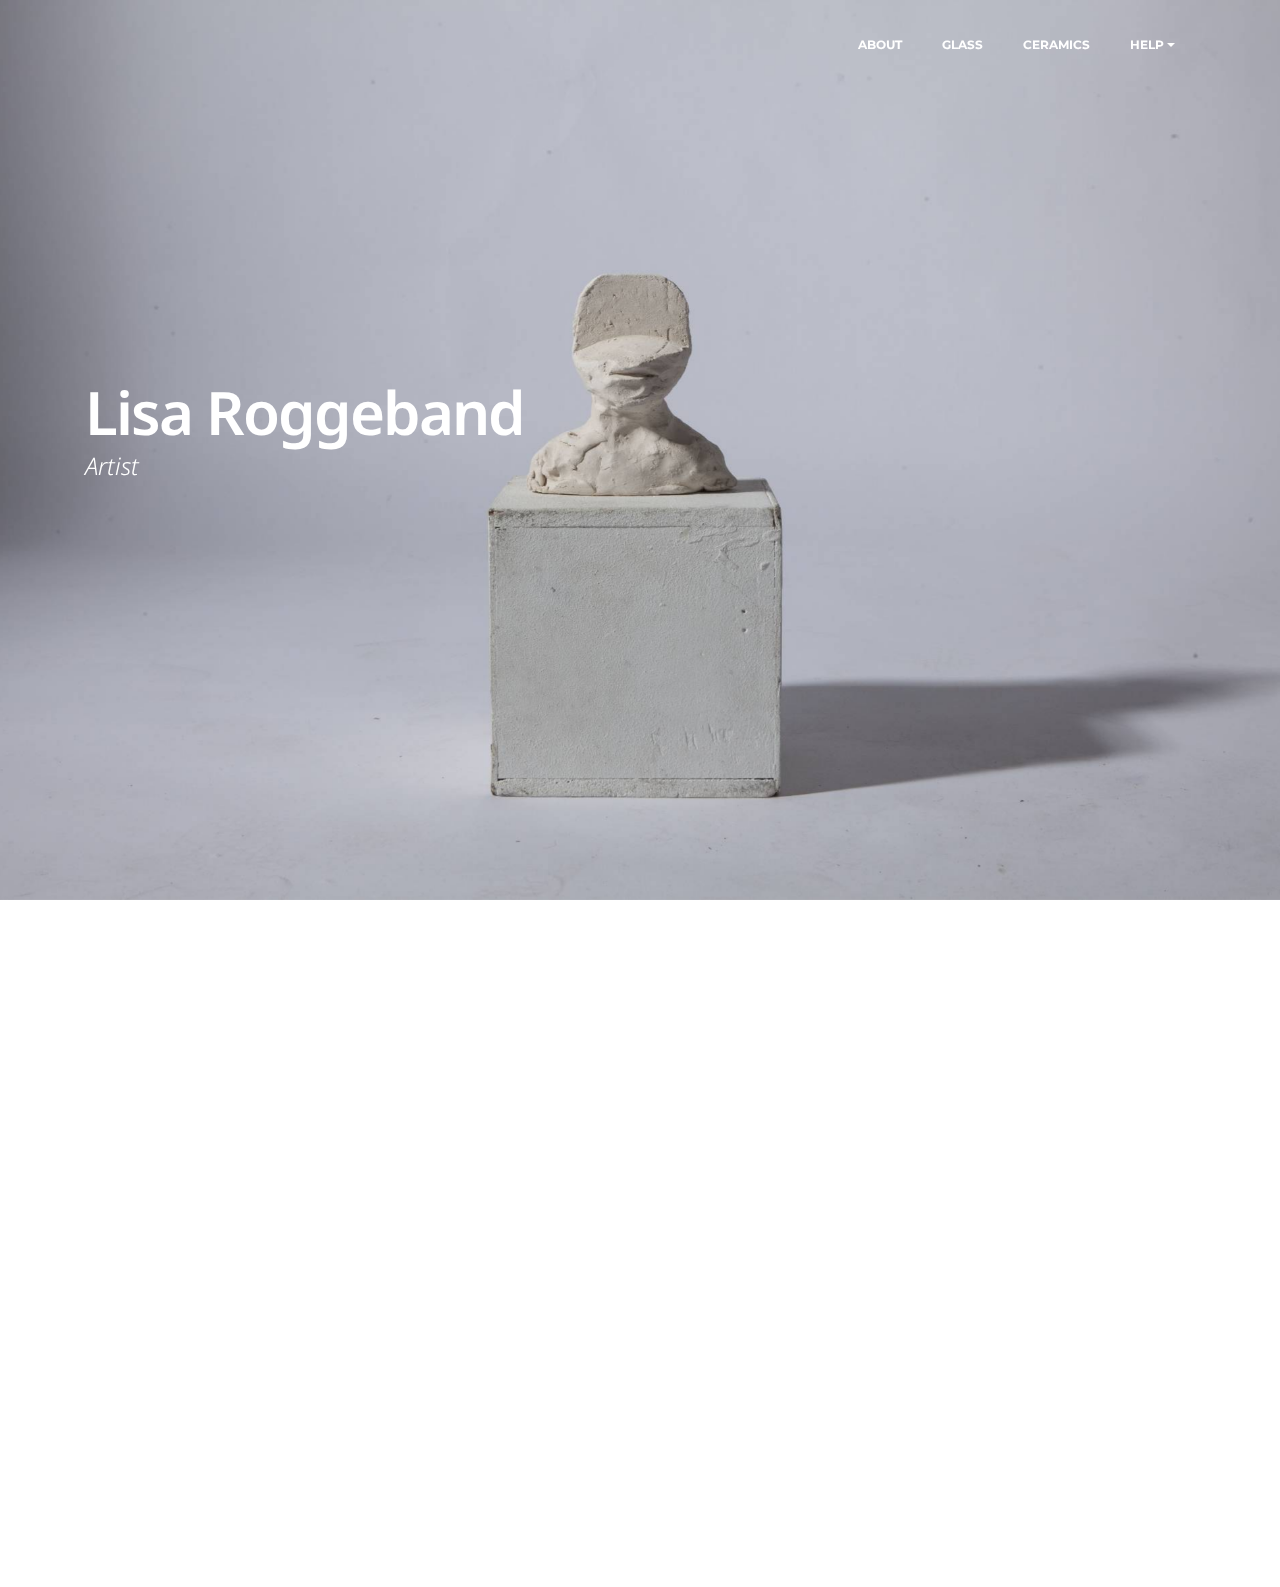
==== commit d27ee57d: "create github pages" ====
--- a/index.html
+++ b/index.html
@@ -37,7 +37,7 @@
                         <div class="hamburger-icon"></div>
                     </button>
 
-                    <ul class="nav-dropdown collapse pull-xs-right nav navbar-nav navbar-toggleable-sm" id="exCollapsingNavbar"><li class="nav-item"><a class="nav-link link" href="https://mobirise.com/">ABOUT</a></li><li class="nav-item"><a class="nav-link link" href="page1.html" aria-expanded="false">GLASS</a></li><li class="nav-item dropdown open"><a class="nav-link link dropdown-toggle" data-toggle="dropdown-submenu" href="page1.html" aria-expanded="true">CERAMICS</a><div class="dropdown-menu"><a class="dropdown-item" href="https://mobirise.com/">Mobile friendly</a><a class="dropdown-item" href="https://mobirise.com/">Based on Bootstrap</a><div class="dropdown"><a class="dropdown-item dropdown-toggle" data-toggle="dropdown-submenu" href="https://mobirise.com/">Trendy blocks</a><div class="dropdown-menu dropdown-submenu"><a class="dropdown-item" href="https://mobirise.com/">Image/content slider</a><a class="dropdown-item" href="https://mobirise.com/">Contact forms</a><a class="dropdown-item" href="https://mobirise.com/">Image gallery</a><a class="dropdown-item" href="https://mobirise.com/">Mobile menu</a><a class="dropdown-item" href="https://mobirise.com/">Google maps</a><a class="dropdown-item" href="https://mobirise.com/">Social buttons</a><a class="dropdown-item" href="https://mobirise.com/">Google fonts</a><a class="dropdown-item" href="https://mobirise.com/">Video background</a></div></div><a class="dropdown-item" href="https://mobirise.com/">Host anywhere</a></div></li><li class="nav-item dropdown"><a class="nav-link link dropdown-toggle" data-toggle="dropdown-submenu" href="https://mobirise.com/" aria-expanded="false">HELP</a><div class="dropdown-menu"><a class="dropdown-item" href="http://forums.mobirise.com/">Forum</a><a class="dropdown-item" href="https://mobirise.com/">Tutorials</a><a class="dropdown-item" href="https://mobirise.com/">Contact us</a></div></li></ul>
+                    <ul class="nav-dropdown collapse pull-xs-right nav navbar-nav navbar-toggleable-sm" id="exCollapsingNavbar"><li class="nav-item"><a class="nav-link link" href="index.html">ABOUT</a></li><li class="nav-item"><a class="nav-link link" href="page1.html" aria-expanded="false">GLASS</a></li><li class="nav-item"><a class="nav-link link" href="page2.html" aria-expanded="false">CERAMICS</a></li><li class="nav-item dropdown"><a class="nav-link link dropdown-toggle" data-toggle="dropdown-submenu" href="https://mobirise.com/" aria-expanded="false">HELP</a><div class="dropdown-menu"><a class="dropdown-item" href="http://forums.mobirise.com/">Forum</a><a class="dropdown-item" href="https://mobirise.com/">Tutorials</a><a class="dropdown-item" href="https://mobirise.com/">Contact us</a></div></li></ul>
                     <button hidden="" class="navbar-toggler navbar-close" type="button" data-toggle="collapse" data-target="#exCollapsingNavbar">
                         <div class="close-icon"></div>
                     </button>
@@ -50,7 +50,7 @@
 
 </section>
 
-<section class="engine"><a rel="external" href="https://mobirise.com">Mobirise Website Maker</a></section><section class="mbr-section mbr-section-hero mbr-section-full mbr-parallax-background mbr-after-navbar" id="header5-0" style="background-image: url(assets/images/-mg-2000x1333.jpg);">
+<section class="engine"><a rel="external" href="https://mobirise.com">Web Builder</a></section><section class="mbr-section mbr-section-hero mbr-section-full mbr-parallax-background mbr-after-navbar" id="header5-0" style="background-image: url(assets/images/-mg-2000x1333.jpg);">
 
     
 
@@ -97,7 +97,7 @@
 
                     <form action="https://mobirise.com/" method="post" data-form-title="CONTACT FORM">
 
-                        <input type="hidden" value="Q7Ok2YaG3tgb+knnED/TprmAVhBjdTgXTNSuRjLuYDxQlwJUptyJ3YwMVCpXIdDSqvfcRNDZA4pIPNgdfC6xTwxVpoyihBGy5jyp6KBioMgG3H+4mDpmXcJ1b2Y6jTYJ" data-form-email="true">
+                        <input type="hidden" value="GgmzHYnAttdNS0hg5Ly2qtbEFYyy26vIm4vi7x3QkKPvgk1OpQhN3UyCoSj/P9yW4L88AR79mpwDw3Xyjgk1fNksKabHxesjNpOQTHDtd73+U2hFxk6YcMp6ZvI3JVe2" data-form-email="true">
 
                         <div class="row row-sm-offset">
 
--- a/assets/mobirise/css/mbr-additional.css
+++ b/assets/mobirise/css/mbr-additional.css
@@ -554,68 +554,3 @@
 #menu-3 .dropdown-item[aria-expanded="true"] {
   color: #c0a375!important;
 }
-#header2-4 .mbr-section-title {
-  text-align: left;
-  font-size: 72px;
-}
-#menu-5 .hide-buttons .nav-btn {
-  display: none !important;
-}
-#menu-5 .navbar-caption {
-  color: #ffffff;
-}
-#menu-5 .navbar-toggler {
-  color: #ffffff;
-}
-#menu-5 .close-icon::before,
-#menu-5 .close-icon::after {
-  background-color: #ffffff;
-}
-#menu-5 .link,
-#menu-5 .dropdown-item {
-  color: #ffffff;
-}
-#menu-5 .link {
-  font-size: 0.75rem;
-}
-#menu-5 .dropdown-item,
-#menu-5 .nav-dropdown-sm .link {
-  font-size: 0.812rem;
-}
-#menu-5 .link:hover,
-#menu-5 .dropdown-item:hover,
-#menu-5 .link:focus,
-#menu-5 .dropdown-item:focus {
-  color: #c0a375;
-}
-#menu-5 .link[aria-expanded="true"],
-#menu-5 .dropdown-menu {
-  background: #0e0e0e;
-}
-#menu-5 .nav-dropdown-sm .link:focus,
-#menu-5 .nav-dropdown-sm .link:hover,
-#menu-5 .nav-dropdown-sm .dropdown-item:focus,
-#menu-5 .nav-dropdown-sm .dropdown-item:hover {
-  background: #202020!important;
-}
-#menu-5 .navbar,
-#menu-5 .nav-dropdown-sm,
-#menu-5 .nav-dropdown-sm .link[aria-expanded="true"],
-#menu-5 .nav-dropdown-sm .dropdown-menu {
-  background: #282828;
-}
-#menu-5 .bg-color.transparent .link {
-  color: #ffffff;
-  transition: none;
-}
-#menu-5 .bg-color.transparent.opened .link {
-  transition: color 0.2s ease-in-out;
-}
-#menu-5 .bg-color.transparent.opened .link:hover,
-#menu-5 .bg-color.transparent.opened .link:focus {
-  color: #c0a375;
-}
-#menu-5 .link[aria-expanded="true"],
-#menu-5 .dropdown-item[aria-expanded="true"] {
-  color: #c0a375!important;
-}
